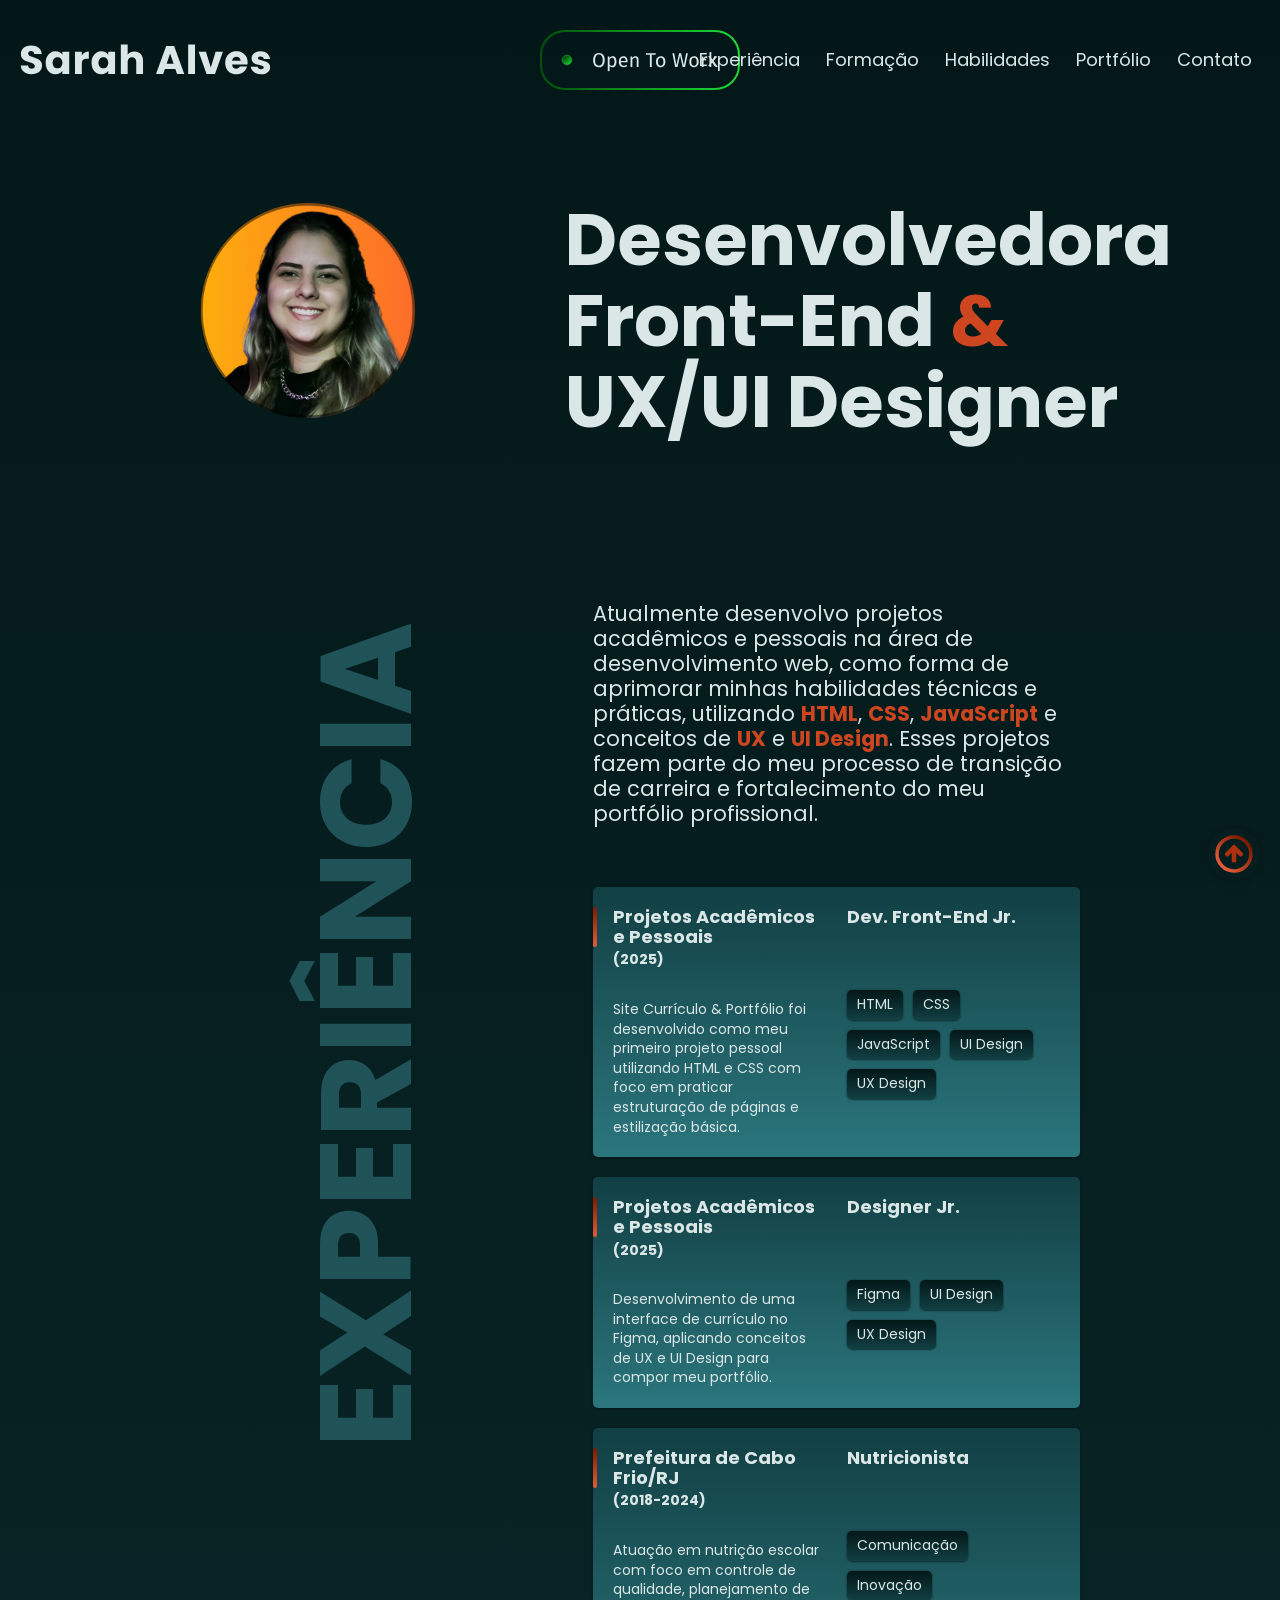
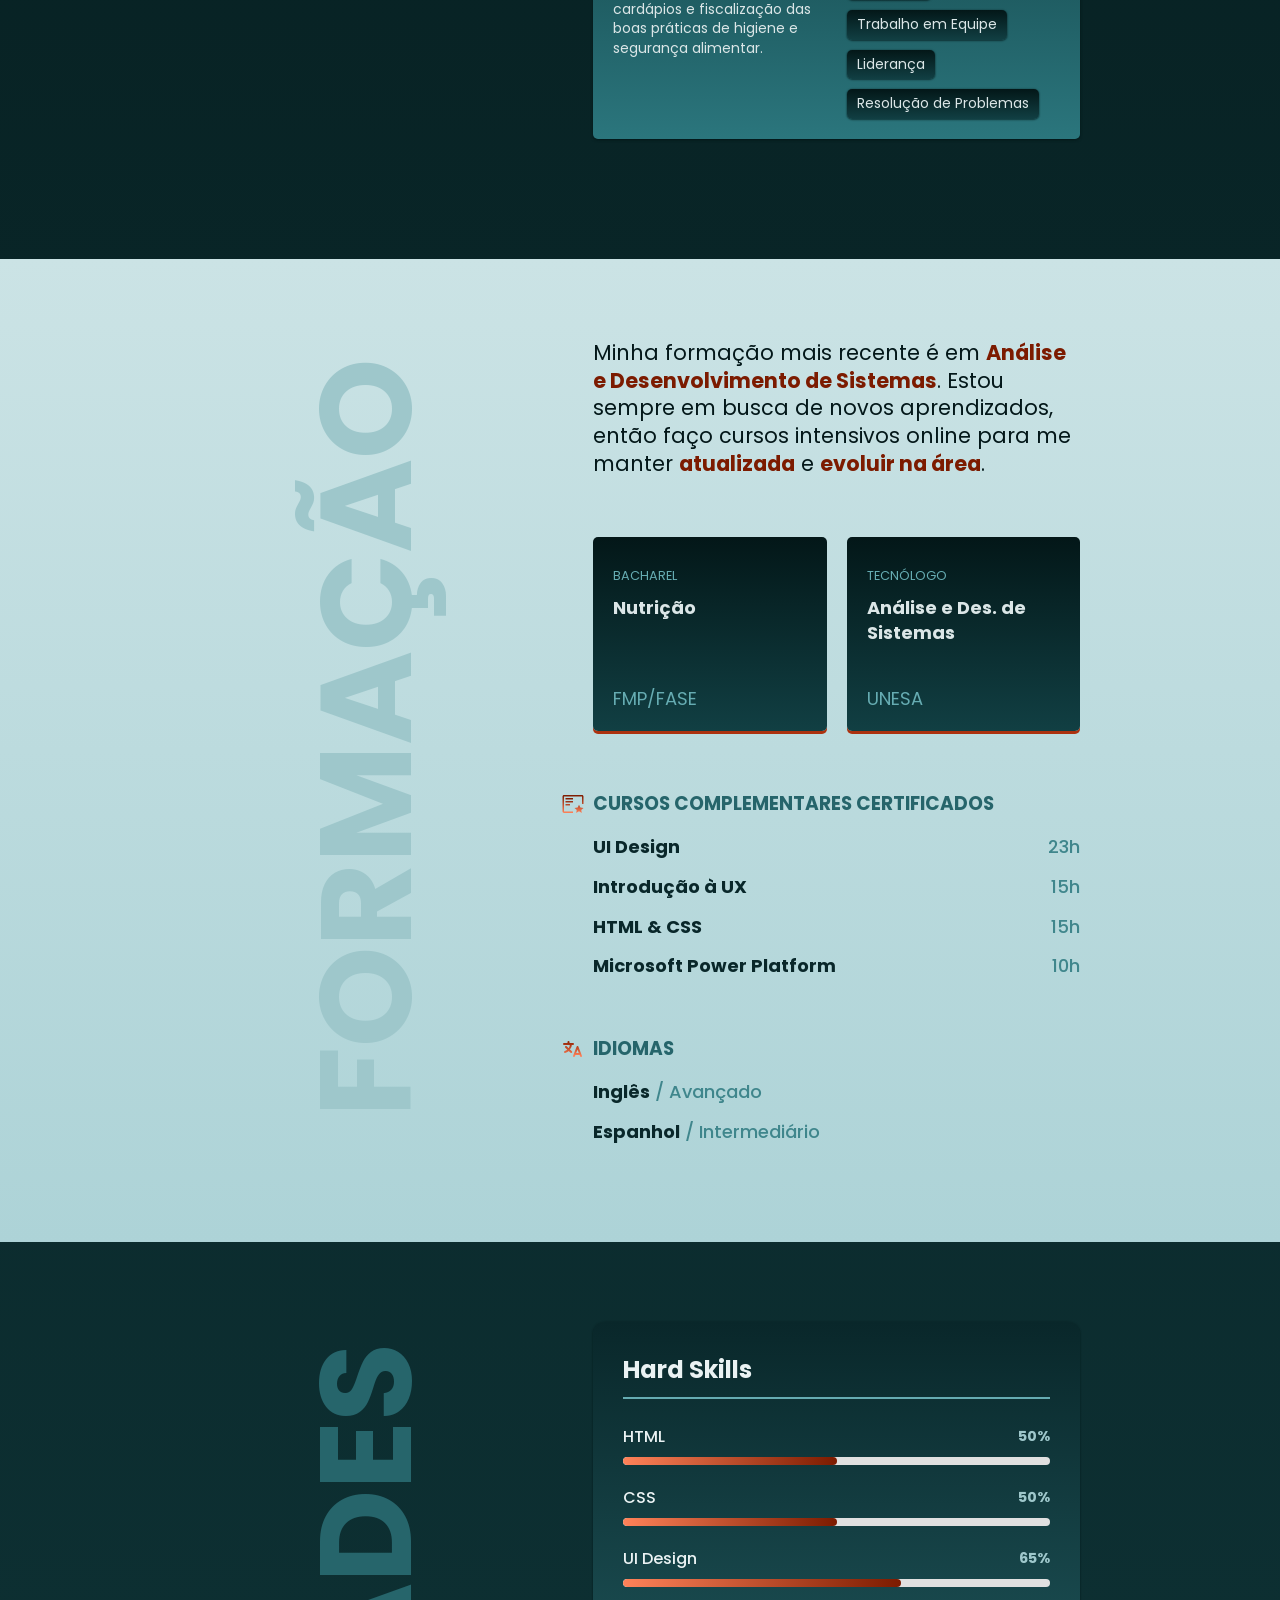
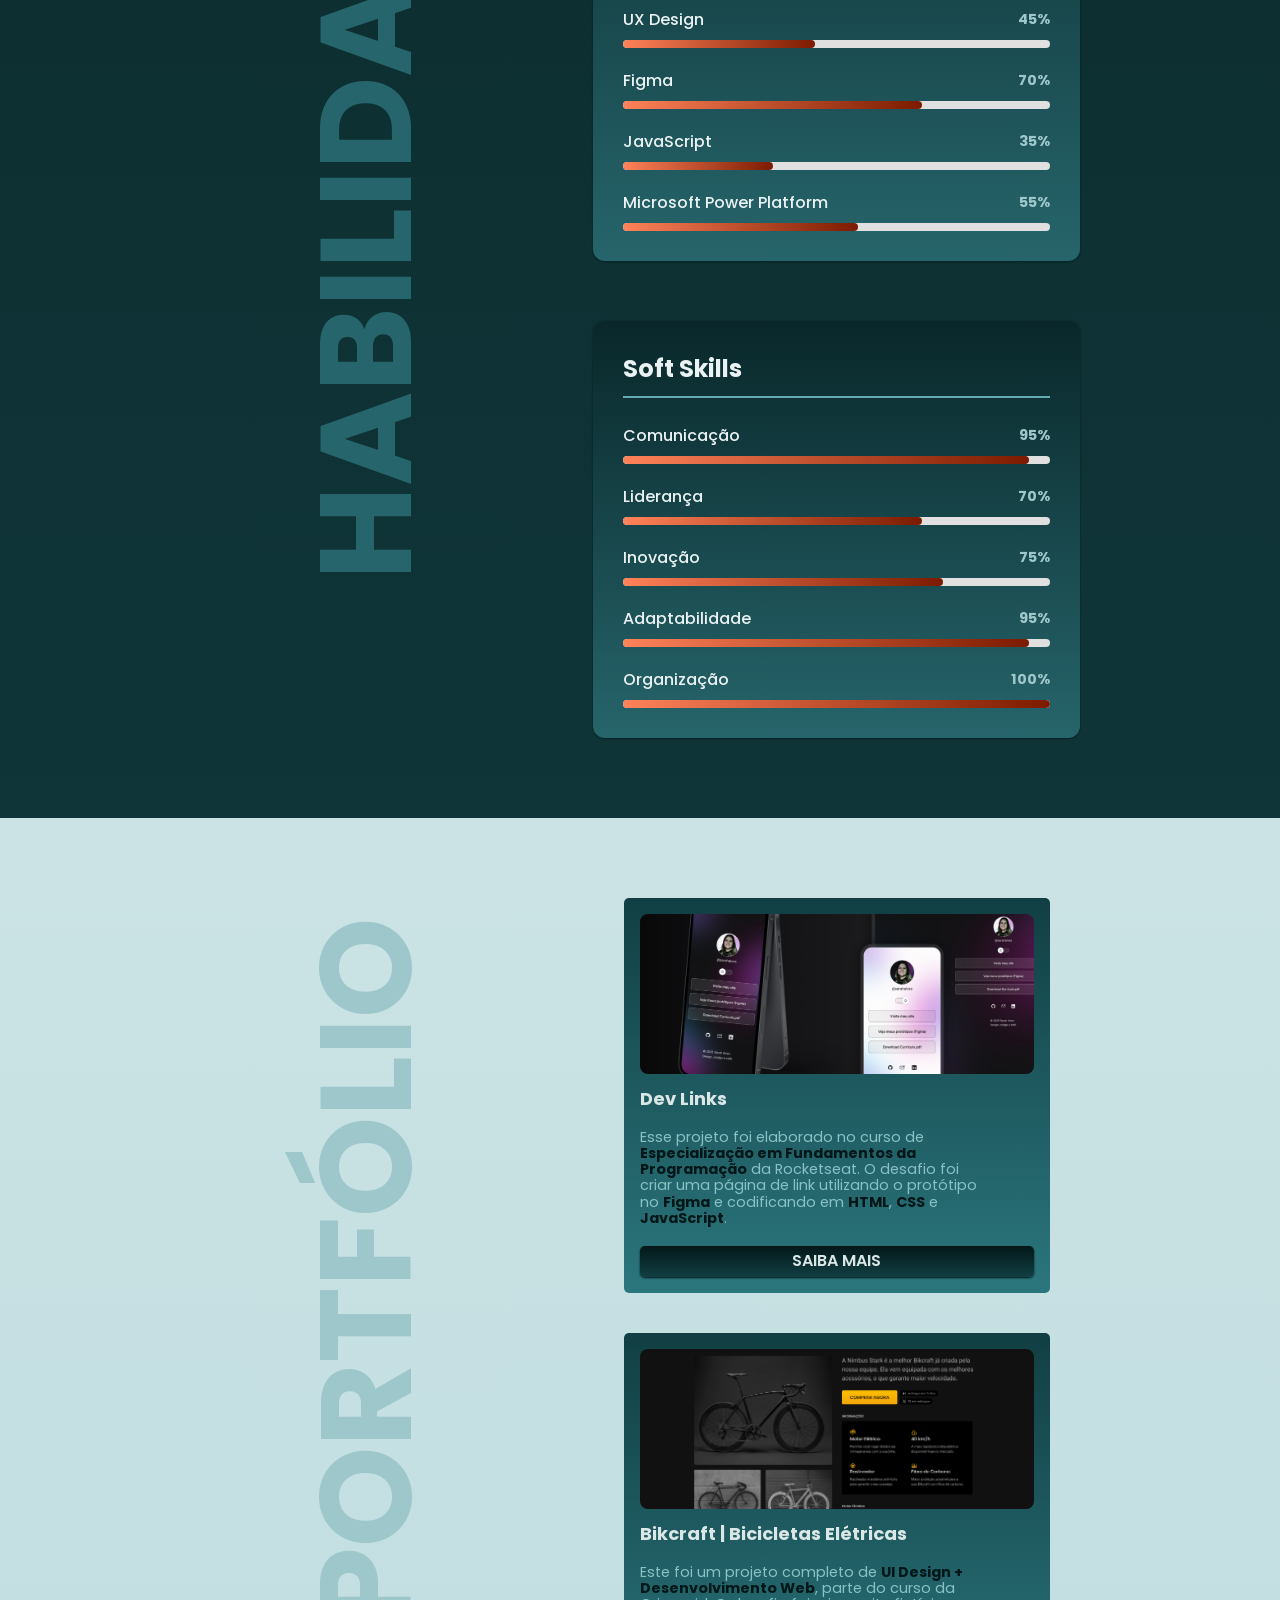
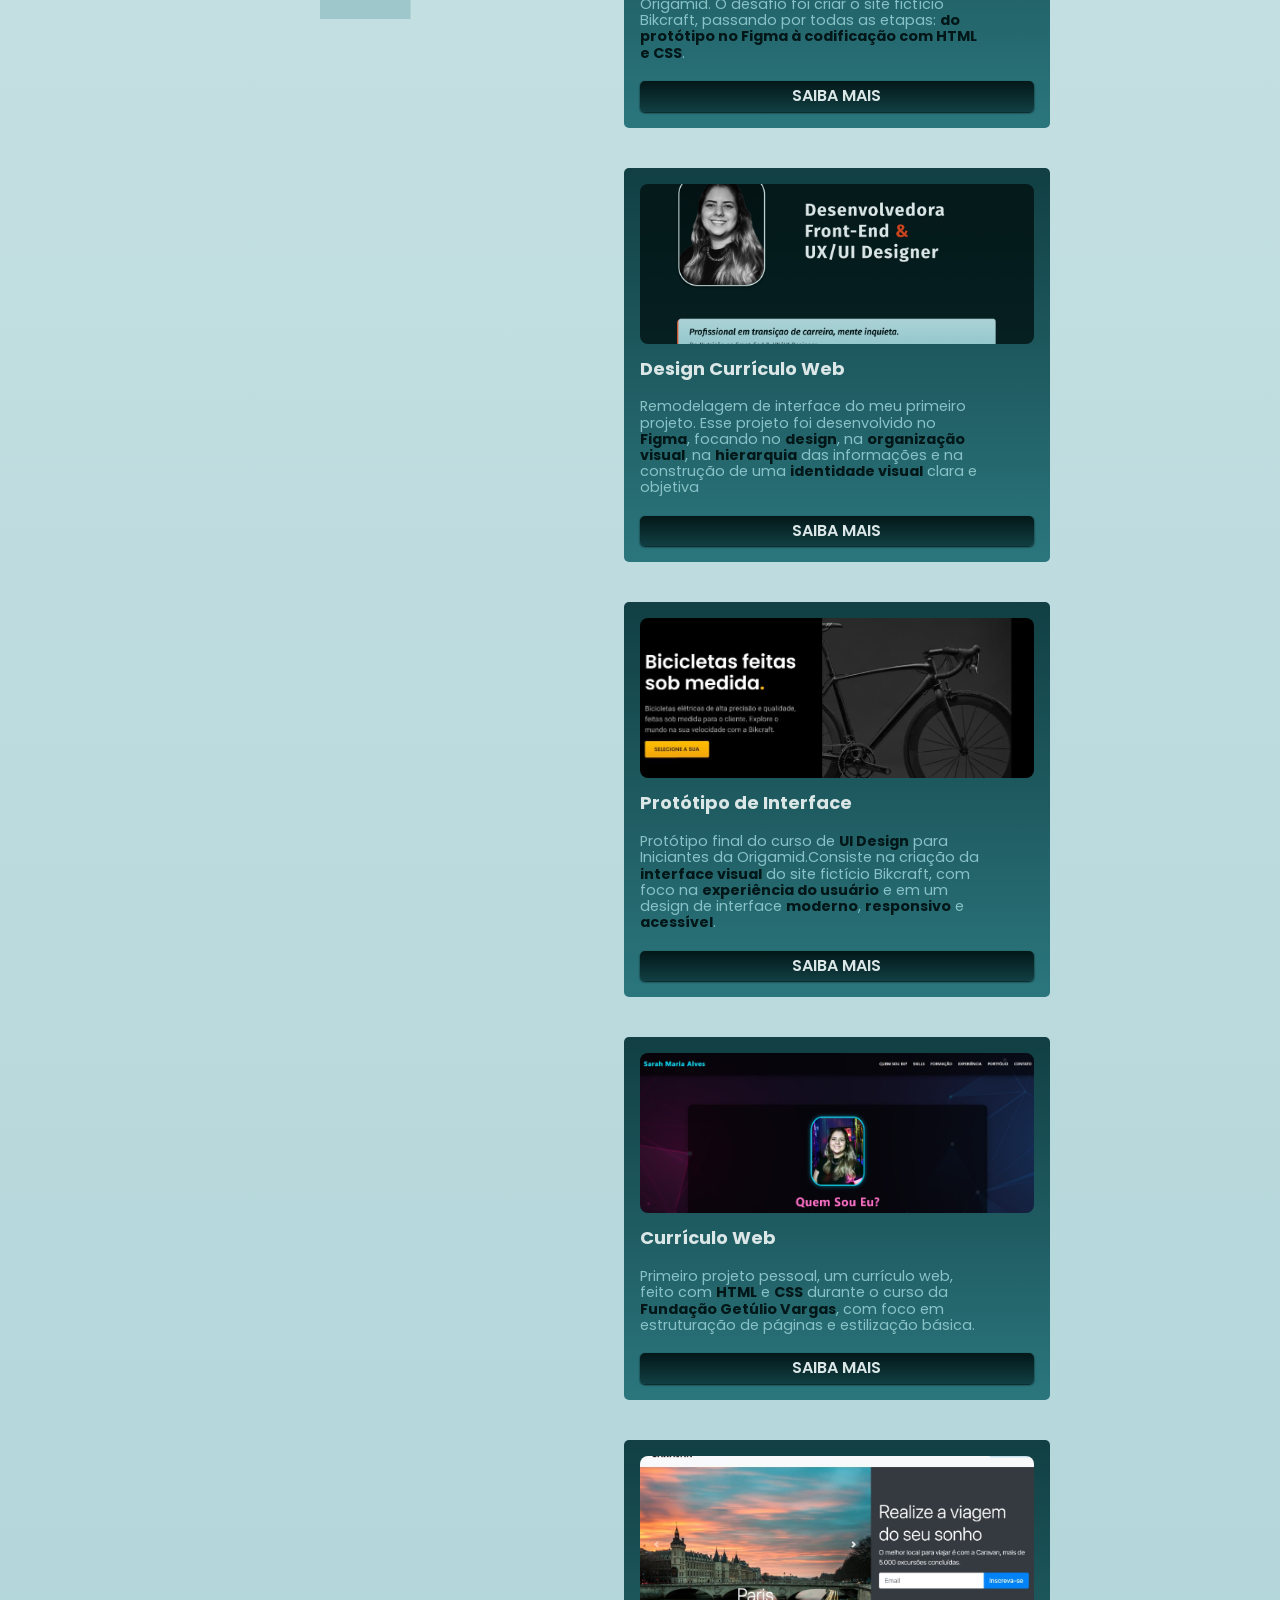
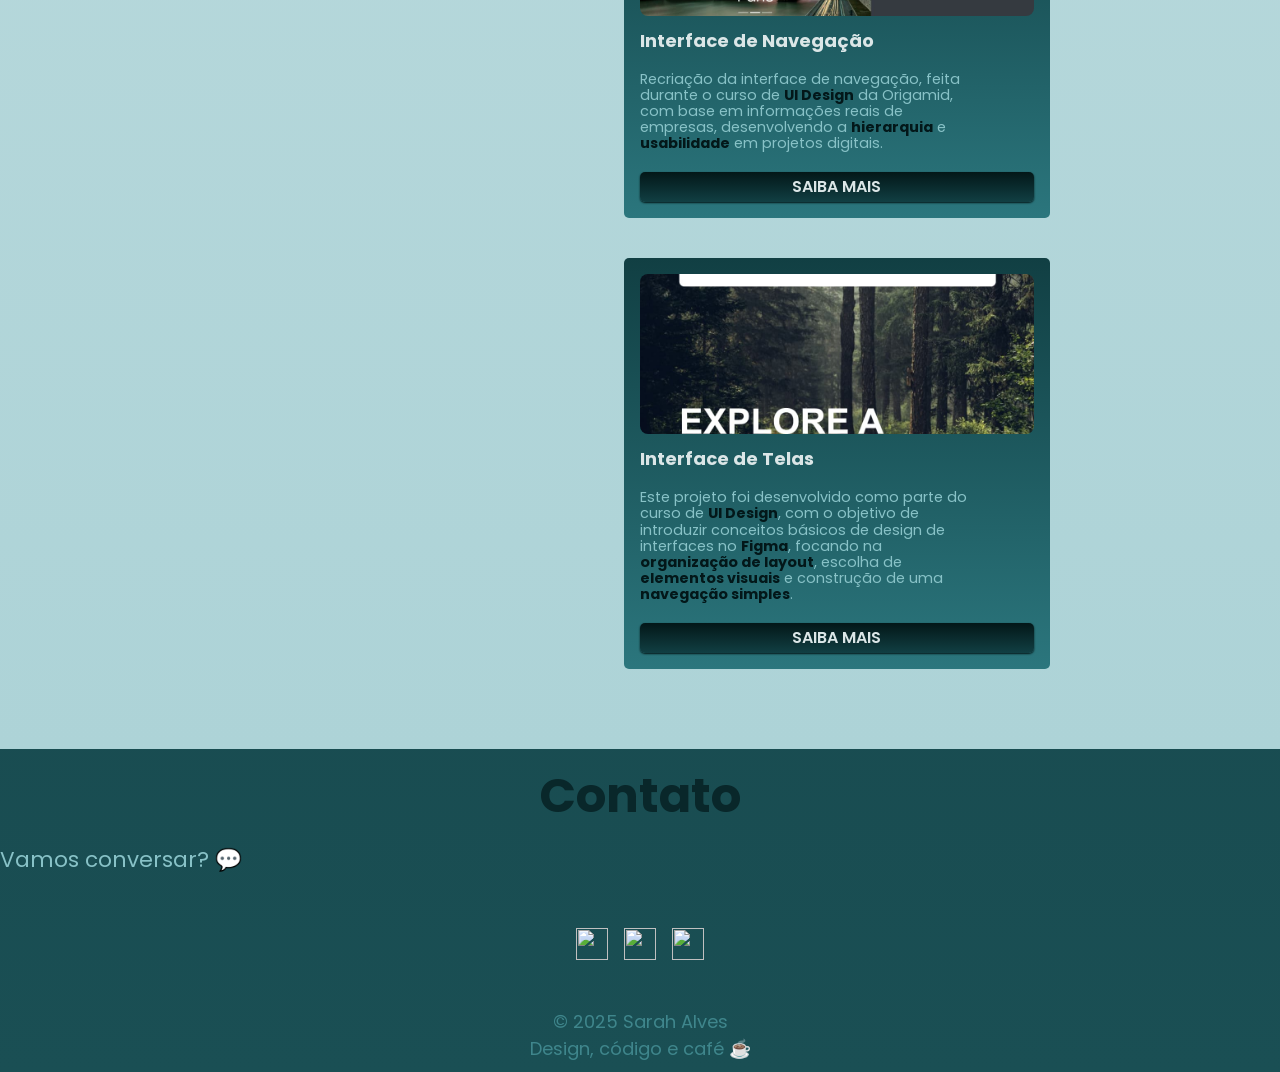
==== Desktop/resume-main/index.html @ 09338083 "atualizações" ====
<!DOCTYPE html>
<html lang="pt-br">

<head>
  <meta charset="UTF-8">
  <meta name="viewport" content="width=device-width, initial-scale=1.0">
  <meta name="description" content="Sarah Alves - Desenvolvedora Front-End e UX/UI Designer">
  <link rel="preconnect" href="https://fonts.googleapis.com">
  <link rel="preconnect" href="https://fonts.gstatic.com" crossorigin>
  <link href="https://fonts.googleapis.com/css2?family=Poppins:ital,wght@0,100;0,200;0,300;0,400;0,500;0,600;0,700;0,800;0,900;1,100;1,200;1,300;1,400;1,500;1,600;1,700;1,800;1,900&display=swap" rel="stylesheet">
  <title>Sarah Alves - Desenvolvedora e Designer</title>
  <link rel="icon" type="image/svg+xml" href="img/favicon1.svg">
  <link rel="stylesheet" href="css/style.css">
  <link rel="stylesheet" href="css/global.css">
  <link rel="stylesheet" href="css/header.css">
  <link rel="stylesheet" href="css/introducao.css">
  <link rel="stylesheet" href="css/experiencia.css">
  <link rel="stylesheet" href="css/formacao.css">
  <link rel="stylesheet" href="css/habilidades.css">
  <link rel="stylesheet" href="css/portfolio.css">
  <link rel="stylesheet" href="css/footer.css">
</head>

<body>
  <a id="topo"></a>
  <header class="header">
    <div class="header-left">
      <img src="img/nome.svg" alt="Logo Sarah Alves" class="logo" width="251" heigth="38">
      <img src="img/openwork.svg" alt="Open Work" class="open-work" width="200" height="60"></a>
    </div>

    <nav>
      <ul class="header-menu">
        <li><a href="#experiencia">Experiência</a></li>
        <li><a href="#formacao">Formação</a></li>
        <li><a href="#habilidades">Habilidades</a></li>
        <li><a href="#portfolio">Portfólio</a></li>
        <li><a href="#contato">Contato</a></li>
      </ul>
  </header>
  <main class="introducao">
    <img src="img/fotos/fotointro.png" alt="Foto de Sarah Alves" class="foto-intro" width="500px" height="630px">
    <div>
      <h1>Desenvolvedora<br>Front-End <span>&</span><br>UX/UI Designer</h1>
    </div>
  </main>

  <section class="experiencia" id="experiencia" aria-label="Experiência">
    <h2 class="subtitulo">Experiência</h2>
    <div>
      <p class="experiencia-texto">Atualmente desenvolvo projetos acadêmicos e pessoais na área de desenvolvimento web, como forma de aprimorar minhas habilidades técnicas e práticas, utilizando <strong>HTML</strong>, <strong>CSS</strong>, <strong>JavaScript</strong> e conceitos de <strong>UX</strong> e <strong>UI Design</strong>. Esses projetos fazem parte do meu processo de transição de carreira e fortalecimento do meu portfólio profissional.</p>
      <div class="empresa">
        <h3 class="empresa-titulo">Projetos Acadêmicos e Pessoais <span class="ano"><br>(2025)</span></h3>
        <span class="empresa-titulo">Dev. Front-End Jr.</span>
        <p class="empresa-texto">Site Currículo & Portfólio foi desenvolvido como meu primeiro projeto pessoal utilizando HTML e CSS com foco em praticar estruturação de páginas e estilização básica.</p>
        <ul class="empresa-habilidades">
          <li>HTML</li>
          <li>CSS</li>
          <li>JavaScript</li>
          <li>UI Design</li>
          <li>UX Design</li>
        </ul>
      </div>
      <div class="empresa">
        <h3 class="empresa-titulo">Projetos Acadêmicos e Pessoais <span class="ano"><br>(2025)</span></h3>
        <span class="empresa-titulo">Designer Jr.</span>
        <p class="empresa-texto">Desenvolvimento de uma interface de currículo no Figma, aplicando conceitos de UX e UI Design para compor meu portfólio.</p>
        <ul class="empresa-habilidades">
          <li>Figma</li>
          <li>UI Design</li>
          <li>UX Design</li>
        </ul>
      </div>
      <div class="empresa">
        <h3 class="empresa-titulo">Prefeitura de Cabo Frio/RJ <span class="ano"><br>(2018-2024)</span></h3>
        <span class="empresa-titulo">Nutricionista</span>
        <p class="empresa-texto">Atuação em nutrição escolar com foco em controle de qualidade, planejamento de cardápios e fiscalização das boas práticas de higiene e segurança alimentar.</p>
        <ul class="empresa-habilidades">
          <li>Comunicação</li>
          <li>Inovação</li>
          <li>Trabalho em Equipe</li>
          <li>Liderança</li>
          <li>Resolução de Problemas</li>
        </ul>
      </div>
  </section>

  <section class="formacao" id="formacao" aria-label="Formação">
    <div class="formacao-container">
      <h2 class="subtitulo">Formação</h2>
      <div>
        <p class="formacao-texto">Minha formação mais recente é em <strong>Análise e Desenvolvimento de Sistemas</strong>. Estou sempre em busca de novos aprendizados, então faço cursos intensivos online para me manter <strong>atualizada</strong> e <strong>evoluir na área</strong>.
        </p>
        <ul class="faculdade-lista">
          <li class="faculdade">
            <span class="faculdade-tipo">Bacharel</span>
            <h3 class="faculdade-curso">Nutrição</h3>
            <span class="faculdade-instituicao">FMP/FASE</span>
          </li>
          <li class="faculdade">
            <span class="faculdade-tipo">Tecnólogo</span>
            <h3 class="faculdade-curso">Análise e Des. de Sistemas</h3>
            <span class="faculdade-instituicao">UNESA</span>
          </li>
        </ul>
        <div class="formacao-extra">
          <div class="cursos">
            <h3>Cursos Complementares Certificados</h3>
            <ul>
              <li>UI Design<span> 23h</span></li>
              <li>Introdução à UX<span> 15h</span></li>
              <li>HTML & CSS<span> 15h</span></li>
              <li>Microsoft Power Platform<span> 10h</span></li>
            </ul>
          </div>
          <div class="idiomas">
            <h3>Idiomas</h3>
            <ul>
              <li>Inglês<span> / Avançado</span></li>
              <li>Espanhol<span> / Intermediário</span></li>
            </ul>
          </div>
        </div>
      </div>
    </div>
  </section>

  <section class="habilidades" id="habilidades" aria-label="Habilidades">
    <div class="habilidades-container">
      <h2 class="subtitulo">Habilidades</h2>

      <div class="habilidades-conteudo">

        <div class="habilidades-categoria">
          <h3 class="habilidades-titulo">Hard Skills</h3>
          <ul class="habilidades-lista">
            <li class="habilidade-item hard">
              <div class="habilidade-info">
                <span class="habilidade-nome">HTML</span>
                <span class="habilidade-porcentagem">50%</span>
              </div>
              <div class="habilidade-bar">
                <div class="habilidade-progresso" style="width: 50%;"></div>
              </div>
            </li>
            <li class="habilidade-item hard">
              <div class="habilidade-info">
                <span class="habilidade-nome">CSS</span>
                <span class="habilidade-porcentagem">50%</span>
              </div>
              <div class="habilidade-bar">
                <div class="habilidade-progresso" style="width: 50%;"></div>
              </div>
            </li>
            <li class="habilidade-item hard">
              <div class="habilidade-info">
                <span class="habilidade-nome">UI Design</span>
                <span class="habilidade-porcentagem">65%</span>
              </div>
              <div class="habilidade-bar">
                <div class="habilidade-progresso" style="width: 65%;"></div>
              </div>
            </li>
            <li class="habilidade-item hard">
              <div class="habilidade-info">
                <span class="habilidade-nome">UX Design</span>
                <span class="habilidade-porcentagem">45%</span>
              </div>
              <div class="habilidade-bar">
                <div class="habilidade-progresso" style="width: 45%;"></div>
              </div>
            </li>
            <li class="habilidade-item hard">
              <div class="habilidade-info">
                <span class="habilidade-nome">Figma</span>
                <span class="habilidade-porcentagem">70%</span>
              </div>
              <div class="habilidade-bar">
                <div class="habilidade-progresso" style="width: 70%;"></div>
              </div>
            </li>
            <li class="habilidade-item hard">
              <div class="habilidade-info">
                <span class="habilidade-nome">JavaScript</span>
                <span class="habilidade-porcentagem">35%</span>
              </div>
              <div class="habilidade-bar">
                <div class="habilidade-progresso" style="width: 35%;"></div>
              </div>
            </li>
            <li class="habilidade-item hard">
              <div class="habilidade-info">
                <span class="habilidade-nome">Microsoft Power Platform</span>
                <span class="habilidade-porcentagem">55%</span>
              </div>
              <div class="habilidade-bar">
                <div class="habilidade-progresso" style="width: 55%;"></div>
              </div>
            </li>
          </ul>
        </div>


        <div class="habilidades-categoria">
          <h3 class="habilidades-titulo">Soft Skills</h3>
          <ul class="habilidades-lista">
            <li class="habilidade-item soft">
              <div class="habilidade-info">
                <span class="habilidade-nome">Comunicação</span>
                <span class="habilidade-porcentagem">95%</span>
              </div>
              <div class="habilidade-bar">
                <div class="habilidade-progresso" style="width: 95%;"></div>
              </div>
            </li>
            <li class="habilidade-item soft">
              <div class="habilidade-info">
                <span class="habilidade-nome">Liderança</span>
                <span class="habilidade-porcentagem">70%</span>
              </div>
              <div class="habilidade-bar">
                <div class="habilidade-progresso" style="width: 70%;"></div>
              </div>
            </li>
            <li class="habilidade-item soft">
              <div class="habilidade-info">
                <span class="habilidade-nome">Inovação</span>
                <span class="habilidade-porcentagem">75%</span>
              </div>
              <div class="habilidade-bar">
                <div class="habilidade-progresso" style="width: 75%;"></div>
              </div>
            </li>
            <li class="habilidade-item soft">
              <div class="habilidade-info">
                <span class="habilidade-nome">Adaptabilidade</span>
                <span class="habilidade-porcentagem">95%</span>
              </div>
              <div class="habilidade-bar">
                <div class="habilidade-progresso" style="width: 95%;"></div>
              </div>
            </li>
            <li class="habilidade-item soft">
              <div class="habilidade-info">
                <span class="habilidade-nome">Organização</span>
                <span class="habilidade-porcentagem">100%</span>
              </div>
              <div class="habilidade-bar">
                <div class="habilidade-progresso" style="width: 100%;"></div>
              </div>
            </li>
          </ul>
        </div>
      </div>
    </div>
  </section>

  <article class="portfolio" id="portfolio" aria-label="portfolio">
    <h2 class="subtitulo">Portfólio</h2>

    <div class="portfolio-container">

      <div class="card-portfolio">
        <img src="img/fotos/Cover.jpg" alt="Miniatura do DevLinks">
        <h3>Dev Links</h3>
        <p>Esse projeto foi elaborado no curso de <strong>Especialização em Fundamentos da Programação</strong> da Rocketseat. O desafio foi criar uma página de link utilizando o protótipo no <strong>Figma</strong> e codificando em <strong>HTML</strong>, <strong>CSS</strong> e <strong>JavaScript</strong>.</p>
        <a href="https://sarahalves93.github.io/devlinks/" target="_blank" class="botao">SAIBA MAIS</a>
      </div>

      <div class="card-portfolio">
        <img src="img/fotos/bikcraftsite.png" alt="Miniatura do Site Bikcraft">
        <h3>Bikcraft | Bicicletas Elétricas</h3>
        <p>Este foi um projeto completo de <strong>UI Design + Desenvolvimento Web</strong>, parte do curso da Origamid. O desafio foi criar o site fictício Bikcraft, passando por todas as etapas: <strong>do protótipo no Figma à codificação com HTML e CSS</strong>.</p>
        <a href="https://sarahalves93.github.io/bikcraft/" target="_blank" class="botao">SAIBA MAIS</a>
      </div>

      <div class="card-portfolio">
        <img src="img/fotos/uidesign.png" alt="Miniatura do Design Curriculo">
        <h3>Design Currículo Web</h3>
        <p>Remodelagem de interface do meu primeiro projeto. Esse projeto foi desenvolvido no <strong>Figma</strong>, focando no <strong>design</strong>, na <strong>organização visual</strong>, na <strong>hierarquia</strong> das informações e na construção de uma <strong>identidade visual</strong> clara e objetiva</p>
        <a href="https://www.figma.com/community/file/1524951673270982648" target="_blank" class="botao">SAIBA MAIS</a>
      </div>

      <div class="card-portfolio">
        <img src="img/fotos/bikcraft.png" alt="Miniatura Bikcraft">
        <h3>Protótipo de Interface</h3>
        <p>Protótipo final do curso de <strong>UI Design</strong> para Iniciantes da Origamid.Consiste na criação da <strong>interface visual</strong> do site fictício Bikcraft, com foco na <strong>experiência do usuário</strong> e em um design de interface <strong>moderno</strong>, <strong>responsivo</strong> e <strong>acessível</strong>.</p>
        <a href="https://www.figma.com/community/file/1524953533011559417" target="_blank" class="botao">SAIBA MAIS</a>
      </div>

      <div class="card-portfolio">
        <img src="img/fotos/curriculoweb1.png" alt="Miniatura do Currico Web">
        <h3>Currículo Web</h3>
        <p>Primeiro projeto pessoal, um currículo web, feito com <strong>HTML</strong> e <strong>CSS</strong> durante o curso da <strong>Fundação Getúlio Vargas</strong>, com foco em estruturação de páginas e estilização básica.</p>
        <a href="https://sarahalves93.github.io/webcurriculo/" target="_blank" class="botao">SAIBA MAIS</a>
      </div>

      <div class="card-portfolio">
        <img src="img/fotos/navegacao.png" alt="Miniatura Navegacao">
        <h3>Interface de Navegação</h3>
        <p>Recriação da interface de navegação, feita durante o curso de <strong>UI Design</strong> da Origamid, com base em informações reais de empresas, desenvolvendo a <strong>hierarquia</strong> e <strong>usabilidade</strong> em projetos digitais.</p>
        <a href="https://www.figma.com/community/file/1524955101184044026" target="_blank" class="botao">SAIBA MAIS</a>
      </div>

      <div class="card-portfolio">
        <img src="img/fotos/telas.png" alt="Miniatura Telas">
        <h3>Interface de Telas</h3>
        <p>Este projeto foi desenvolvido como parte do curso de <strong>UI Design</strong>, com o objetivo de introduzir conceitos básicos de design de interfaces no <strong>Figma</strong>, focando na <strong>organização de layout</strong>, escolha de <strong>elementos visuais</strong> e construção de uma <strong>navegação simples</strong>.</p>
        <a href="https://www.figma.com/design/bayRLz2YKIAYgAFPDKsoLm/Pr%C3%A1tica-Telas?node-id=0-1&t=KwJlUQRTmXDGOmSQ-1" target="_blank" class="botao">SAIBA MAIS</a>
      </div>

    </div>
  </article>

  <footer class="contato" id="contato">
    <h1 class="footer-titulo">Contato</h1>
    <div class="footer-container">
      <p class="footer-texto">Vamos conversar? 💬</p>
      <div id="social-links">
        <a href="https://github.com/sarahalves93" target="_blank"><img src="/img/icons/github.svg" width="32px" height="32px"></a>
        <a href="mailto:sarahmalves@live.com" target="_blank"><img src="/img/icons/email.svg" width="32px" height="32px"></a>
        <a href="https://www.linkedin.com/in/sarahmalves/" target="_blank"><img src="/img/icons/linkedin.svg" width="32px" height="32px"></a>
      </div>

      <p class="footer-copy">© 2025 Sarah Alves<br>Design, código e café ☕</p>

    </div>
  </footer>
  <a href="#topo" class="voltar-topo" aria-label="Voltar ao topo"><img src="img/icons/topo.svg" alt="Ícone voltar ao topo" width="68" height="68"></a>
</body>

</html>
---- Desktop/resume-main/css/style.css ----
@import "css/global.css";
@import "css/header.css";
@import "css/introducao.css";
@import "css/experiencia.css";
@import "css/formacao.css";
@import "css/habilidades.css";
@import "/css/portfolio.css";
@import "css/footer.css";
---- Desktop/resume-main/css/global.css ----
html {
  scroll-behavior: smooth;
}

.voltar-topo {
  position: fixed;
  bottom: 20px;
  right: 20px;
  color: #fff;
  padding: 2px;
  border-radius: 50%;
  text-decoration: none;
  box-shadow: 0 0 10px rgba(0, 0, 0, 0.3);
  z-index: 1000;
  transition: background 0.3s;
  display: flex;
  align-items: center;
  justify-content: center;
}

.voltar-topo:hover {
  background: linear-gradient(180deg, #031718, #113f43);
}

.voltar-topo svg,
.voltar-topo img {
  width: 48px;
  height: 48px;
}

body {
  margin: 0;
  font-family: "Poppins", sans-serif;
  color: #dbe6e7;
  background: linear-gradient(180deg, #031718, #1a4f54);
  max-width: 100%;
}

h1,
h2,
h3,
p {
  margin: 0px;
}

ul {
  list-style: none;
  padding: 0;
  margin: 0;
}

.subtitulo {
  font-size: 8rem;
  line-height: 1.2;
  text-transform: uppercase;
  writing-mode: vertical-rl; /* Texto vertical (de cima para baixo) */
  text-orientation: mixed; /* Mantém a orientação normal dos caracteres */
  transform: rotate(180deg); /* Inverte para ler de baixo para cima */
  white-space: nowrap;
  margin-left: -40px; /* Aproxima o texto do conteúdo à direita */
  padding: 20px 0;
  align-self: flex-start; /* Alinha no topo do container pai */
  justify-self: end; /* Alinha à direita do grid */
}

@media (max-width: 1100px) {
  .subtitulo {
    font-size: 3rem;
    text-transform: capitalize;
    text-align: center;
    word-break: keep-all;
    white-space: normal;
    max-width: initial !important;
    writing-mode: horizontal-tb;
    transform: none;
    margin-left: 0px;
    padding: 10px 0;
    width: 100%;
  }
}

@media (max-width: 500px) {
  .subtitulo {
    word-break: normal;
    overflow-wrap: normal;
    white-space: nowrap;
  }
}
---- Desktop/resume-main/css/header.css ----
.header {
  max-width: 100%;
  padding: 40px 20px;
  margin: 0 auto;
  display: flex;
  justify-content: space-between;
  align-items: center;
  position: relative;
}

.header-left {
  display: flex;
  align-items: center;
  gap: 40px;
}

.open-work {
  position: absolute;
  left: 50%;
  transform: translateX(-50%);
  display: flex;
  flex-wrap: wrap;
}

.header-menu {
  display: flex;
  justify-content: center;
  gap: 10px;
  flex-wrap: wrap;
}

.header-menu a {
  font-size: 1.125rem;
  line-height: 1.3;
  padding: 8px;
  color: #dbe6e7;
  text-decoration: none;
  display: inline-block;
  position: relative;
}

.header-menu a:after {
  content: "";
  display: block;
  height: 4px;
  width: 0px;
  background: linear-gradient(90deg, #7c1b00, #ff9c7b);
  margin-top: 4px;
  transition: 0.3s;
  position: absolute;
  border-radius: 4px;
}

.header-menu a:hover:after {
  width: 80%;
}

@media (max-width: 1200px) {
  .header {
    flex-direction: column;
    align-items: center;
    gap: 40px;
    padding: 20px;
  }

  .header-left {
    flex-direction: column;
    align-items: center;
  }

  .open-work {
    position: static;
    transform: none;
    margin-top: 10px;
  }

  .header-menu a {
    background: #09272a;
    border-radius: 5px;
  }
}

@media (max-width: 500px) {
  .header-menu a {
    font-size: 1.125rem;
  }
}
---- Desktop/resume-main/css/introducao.css ----
.introducao {
  max-width: 100%;
  padding: 80px 200px;
  margin: 0 auto;
  display: grid;
  grid-template-columns: 1fr 2fr;
  gap: 150px;
  align-items: center;
}

.foto-intro {
  max-width: 215px;
  max-height: 215px;
  display: block;
  margin: 0 auto;
}

.introducao h1 {
  font-size: clamp(2.5rem, 6vw, 4.5rem);
  line-height: 1.125;
  margin-bottom: -20px;
  position: relative;
  text-align: left;
}

.introducao h1 span {
  color: #ce4620;
}

@media (max-width: 1100px) {
  .introducao {
    grid-template-columns: 1fr 1fr;
    gap: 60px;
    padding: 60px 40px;
    justify-items: center;
  }

  .introducao h1 {
    text-align: left;
  }
}

@media (max-width: 800px) {
  .introducao {
    grid-template-columns: 1fr;
    padding: 40px 20px;
  }

  .introducao h1 {
    text-align: center;
    font-size: clamp(2rem, 8vw, 3.2rem);
  }
}

@media (max-width: 500px) {
  .introducao {
    padding: 40px 20px;
    justify-items: center;
  }

  .introducao h1 {
    font-size: clamp(1.8rem, 9vw, 2.8rem);
    padding: 0;
    text-align: left;
  }
}
---- Desktop/resume-main/css/experiencia.css ----
.experiencia {
  max-width: 100%;
  padding: 100px 200px;
  margin: 0 auto;
  display: grid;
  grid-template-columns: 1fr 2fr;
  gap: 150px;
}

.experiencia .subtitulo {
  color: #1f5358;
}

.experiencia-texto {
  font-size: 1.3rem;
  line-height: 1.2;
  color: #dbe6e7;
  max-width: 55ch;
  margin-bottom: 60px;
}

.experiencia-texto strong {
  color: #ce4620;
}

.empresa {
  display: grid;
  grid-template-columns: 1fr 1fr;
  padding: 20px;
  gap: 20px 20px;
  background: linear-gradient(180deg, #113f43, #2b767d);
  margin-bottom: 20px;
  border-radius: 5px;
  box-shadow: #031718 0px 1px 3px 0px;
  position: relative;
}

.empresa::before {
  content: "";
  position: absolute;
  display: block;
  width: 4px;
  height: 40px;
  margin-top: 20px;
  background: linear-gradient(180deg, #7c1b00, #e35c36);
  border-radius: 4px;
}

.empresa-titulo {
  font-size: 1.125rem;
  line-height: 1.1;
  color: #dbe6e7;
  font-weight: bold;
}

.empresa-titulo span {
  font-size: 0.875rem;
  line-height: 1.4;
  color: #dbe6e7;
}

.empresa-texto {
  font-size: 0.875rem;
  line-height: 1.4;
  color: #dbe6e7;
  max-width: 38ch;
  margin-top: 10px;
}

.empresa-habilidades {
  display: flex;
  flex-wrap: wrap;
  gap: 10px;
  align-content: start;
}

.empresa-habilidades li {
  font-size: 0.875rem;
  line-height: 1.4;
  color: #dbe6e7;
  background: linear-gradient(180deg, #031718, #113f43);
  padding: 5px 10px;
  border-radius: 5px;
  box-shadow: #031718 0px 0.5px 2px 0px;
}

@media (max-width: 1100px) {
  .experiencia {
    grid-template-columns: 1fr;
    padding: 80px 20px;
    gap: 40px;
    justify-items: center;
  }

  .experiencia .subtitulo {
    color: #9ec7cb;
  }

  .experiencia-texto {
    font-size: 1.25rem;
  }
}
---- Desktop/resume-main/css/formacao.css ----
.formacao {
  background: linear-gradient(180deg, #cbe3e5, #add3d7);
}

.formacao-container {
  max-width: 100%;
  margin: 0 auto;
  padding: 80px 200px;
  display: grid;
  grid-template-columns: 1fr 2fr;
  gap: 150px;
}

.formacao .subtitulo {
  color: #9ec7cb;
}

.formacao-texto {
  font-size: 1.3rem;
  line-height: 1.33;
  max-width: 60ch;
  margin-bottom: 60px;
  color: #031719;
}

.formacao-texto strong {
  color: #7c1b00;
}

.faculdade-lista {
  display: flex;
  flex-wrap: wrap;
  gap: 20px;
  margin-bottom: 60px;
}

.faculdade {
  flex: 1;
  background: linear-gradient(180deg, #031718, #113f43);
  border-radius: 5px;
  box-shadow: #031718 0px 0.5px 2px 0px;
  padding: 20px;
  display: flex;
  flex-direction: column;
  box-shadow: #ac310f 0px 3px 0px 0px;
}

.faculdade-tipo {
  font-size: 0.8rem;
  text-transform: uppercase;
  color: #66acb2;
  margin-bottom: 10px;
  margin-top: 10px;
}

.faculdade-curso {
  flex: 1;
  font-size: 1.125rem;
  line-height: 1.4;
  margin-bottom: 40px;
  position: relative;
}

.faculdade-instituicao {
  font-size: 1.125rem;
  line-height: 1.4;
  color: #66acb2;
}

.cursos {
  margin-top: 50px;
}

.formacao-extra h3 {
  font-size: 0.875;
  line-height: 1.4;
  color: #26656b;
  font-weight: bold;
  text-transform: uppercase;
  margin-bottom: 20px;
  margin-top: 60px;
  position: relative;
}

.formacao-extra h3::before {
  display: block;
  content: "";
  width: 24px;
  height: 24px;
  position: absolute;
  left: -32px;
  top: 1px;
}

.cursos h3::before {
  background: url("../img/icons/certificado.svg") no-repeat center center;
}

.idiomas h3::before {
  background: url("../img/icons/idiomas.svg") no-repeat center center;
}

.formacao-extra li {
  font-size: 1.125rem;
  line-height: 1.1;
  font-weight: bold;
  margin-bottom: 20px;
  color: #09272a;
}

.formacao-extra span {
  color: #3f868c;
  font-weight: 500;
}

.cursos li {
  display: flex;
  justify-content: space-between;
}

@media (max-width: 1100px) {
  .formacao-container {
    grid-template-columns: 1fr;
    padding: 40px 20px;
    gap: 20px;
  }

  .formacao .subtitulo {
    color: #031719;
  }

  .formacao-texto {
    font-size: 1.25rem;
    color: #09272a;
  }

  .formacao-extra h3::before {
    position: initial;
    margin-bottom: 5px;
  }
}
---- Desktop/resume-main/css/habilidades.css ----
.habilidades-container {
  max-width: 100%;
  margin: 0 auto;
  padding: 80px 200px;
  display: grid;
  grid-template-columns: 1fr 2fr;
  gap: 150px;
}
.habilidades .subtitulo {
  color: #26656b;
}

/* Conteúdo */
.habilidades-conteudo {
  display: flex;
  flex-direction: column;
  gap: 60px;
}

/* Categorias */
.habilidades-categoria {
  background: linear-gradient(180deg, #09272a, #26656b);
  box-shadow: #031718 0px 0.5px 2px 0px;
  border-radius: 12px;
  padding: 30px;
}

.habilidades-titulo {
  font-size: 1.5rem;
  color: #eaf2f3;
  margin-bottom: 25px;
  padding-bottom: 10px;
  border-bottom: 2px solid #66acb2;
}

/* Lista de habilidades */
.habilidades-lista {
  display: flex;
  flex-direction: column;
  gap: 20px;
}

.habilidade-item {
  display: flex;
  flex-direction: column;
  gap: 8px;
}

.habilidade-info {
  display: flex;
  justify-content: space-between;
  align-items: center;
}

.habilidade-nome {
  font-size: 1rem;
  color: #eaf2f3;
  font-weight: 500;
}

.habilidade-porcentagem {
  font-size: 0.9rem;
  color: #9ec7cb;
  font-weight: bold;
}

/* Barras de progresso */
.habilidade-bar {
  width: 100%;
  height: 8px;
  background: #e0e0e0;
  border-radius: 4px;
  overflow: hidden;
}

.habilidade-progresso {
  height: 100%;
  border-radius: 4px;
  transition: width 0.5s ease;
}

/* Gradiente para Hard Skills (Tecnologia/Design) */
.hard .habilidade-progresso {
  background: linear-gradient(90deg, #ff8259, #7c1b00);
}

/* Gradiente para Soft Skills */
.soft .habilidade-progresso {
  background: linear-gradient(90deg, #ff8259, #7c1b00);
}

/* Responsivo */
@media (max-width: 1100px) {
  .habilidades-container {
    grid-template-columns: 1fr;
    gap: 20px;
    justify-items: center;
    padding: 40px 0px;
  }

  .habilidades .subtitulo {
    color: #9ec7cb;
  }

  .habilidades-conteudo {
    gap: 40px;
    display: flex;
    width: 400px;
  }

  .habilidades-categoria {
    padding: 20px;
  }
}
---- Desktop/resume-main/css/portfolio.css ----
.portfolio {
  background: linear-gradient(180deg, #cbe3e5, #add3d7);
  display: grid;
  grid-template-columns: 1fr 2fr;
  gap: 150px;
  padding: 80px 200px;
}

.portfolio-container {
  max-width: 100%;
  margin: 0 auto;
  display: grid;
  grid-template-columns: repeat(auto-fit, minmax(280px, 1fr));
  gap: 40px;
}

.portfolio .subtitulo {
  color: #9ec7cb;
}

.card-portfolio {
  background: linear-gradient(180deg, #113f43, #2b767d);
  border-radius: 5px;
  padding: 16px;
  transition: transform 0.3s ease;
  display: flex;
  flex-direction: column;
  justify-content: space-between;
  flex: 1;
}

.card-portfolio:hover {
  transform: translateY(-5px);
}

.card-portfolio img {
  width: 100%;
  height: 160px;
  object-fit: cover;
  border-radius: 8px;
  margin-bottom: 15px;
}

.card-portfolio h3 {
  font-size: 1.125rem;
  line-height: 1.1;
  color: #dbe6e7;
  font-weight: bold;
  text-align: left;
}

.card-portfolio p {
  font-size: 0.9rem;
  line-height: 1.125;
  color: #88c2c7;
  max-width: 38ch;
  margin-top: 20px;
  margin-bottom: 20px;
  text-align: left;
}

.card-portfolio strong {
  color: #031719;
}

.botao {
  font-size: 1rem;
  line-height: 1.3;
  text-align: center;
  font-weight: 600;
  color: #dbe6e7;
  background: linear-gradient(180deg, #031718, #113f43);
  padding: 5px 10px;
  border-radius: 5px;
  box-shadow: #031718 0px 1px 2px 0px;
  text-decoration: none;
  transition: background-color 0.3s ease;
}

.card-portfolio a:hover {
  background: linear-gradient(180deg, #7c1b00, #e35c36);
}

@media (max-width: 800px) {
  .portfolio-container {
    display: flex;
    overflow-x: auto;
    -webkit-overflow-scrolling: touch;
    scroll-snap-type: x proximity;
    padding-bottom: 20px;
    margin-left: -20px;
    margin-right: -20px;
    padding-left: 20px;
    grid-template-columns: unset;
    gap: 20px;
  }

  .portfolio-container > * {
    flex: 0 0 auto;
    width: 60vw;
    max-width: 400px;
    scroll-snap-align: start;
  }
}

@media (max-width: 1100px) {
  .portfolio {
    grid-template-columns: 1fr;
    justify-items: center;
    padding: 40px 20px;
    gap: 50px;
  }

  .portfolio .subtitulo {
    color: #031719;
    max-width: none;
    writing-mode: horizontal-tb;
    transform: none;
    font-size: 3rem;
  }
}
---- Desktop/resume-main/css/footer.css ----
.footer-container {
  max-width: 100%;
  margin: 0 auto;
  display: block;
  place-items: center;
}

.footer-titulo {
  padding-top: 20px;
  margin-bottom: 20px;
  text-align: center;
  color: #09272a;
  font-size: 3rem;
  line-height: 1.125;
}

.footer-texto {
  margin-bottom: 20px;
  font-size: 1.35rem;
  color: #88c2c7;
  max-width: max-content;
  text-align: center;
}

.footer-contato {
  font-size: 1rem;
  display: flex;
  flex-direction: row;
  justify-content: center;
  padding: 12px;
  gap: 20px;
  padding-left: 0;
}

#social-links {
  display: flex;
  justify-content: center;
  padding: 24px 0px;
  font-size: 24px;
}

#social-links a {
  display: flex;
  align-items: center;
  justify-content: center;
  padding: 8px;
  transition: background 0.5s;
  border-radius: 50%;
}

#social-links a:hover {
  background: #031718;
}

.footer-copy {
  margin-top: 16px;
  text-align: center;
  font-size: 1.125rem;
  color: #3f868c;
  margin-bottom: 10px;
}

@media (max-width: 600px) {
  .footer-contato li,
  .footer-texto,
  .footer-copy {
    font-size: 1rem;
  }
}
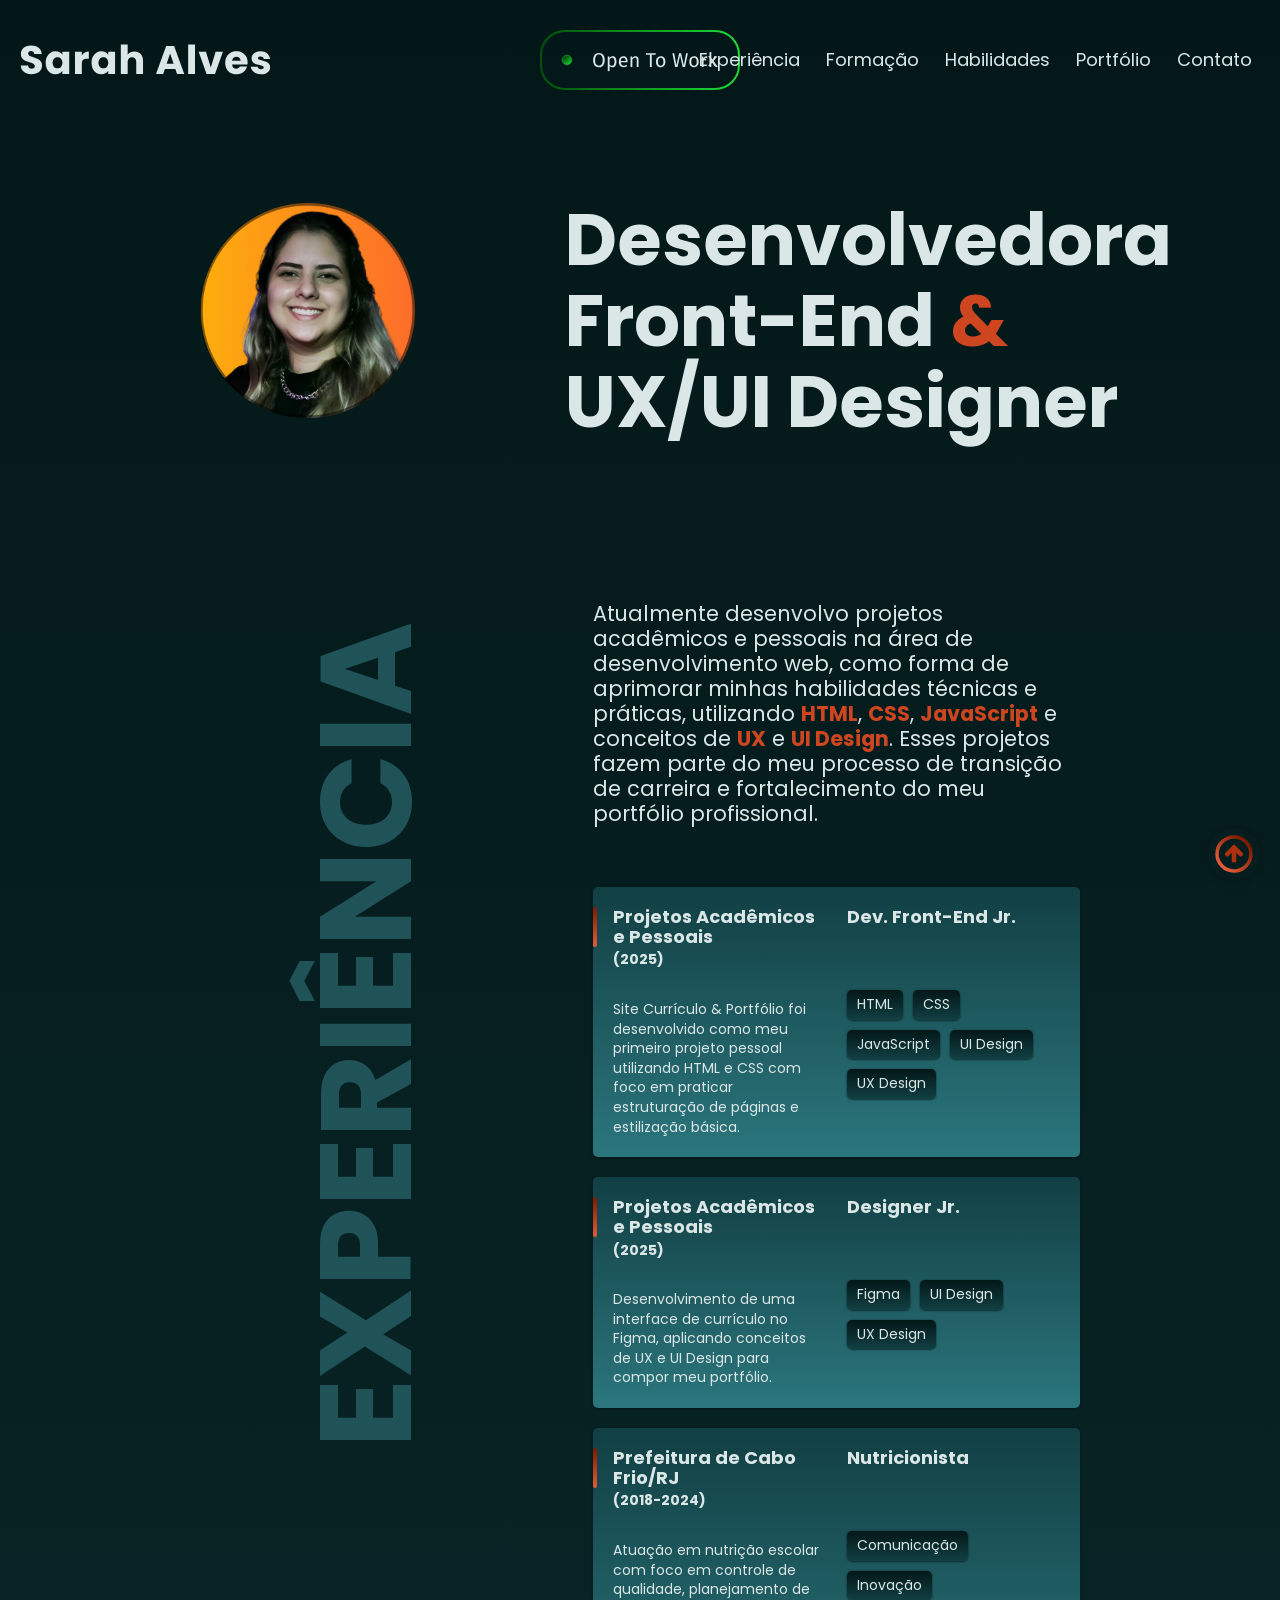
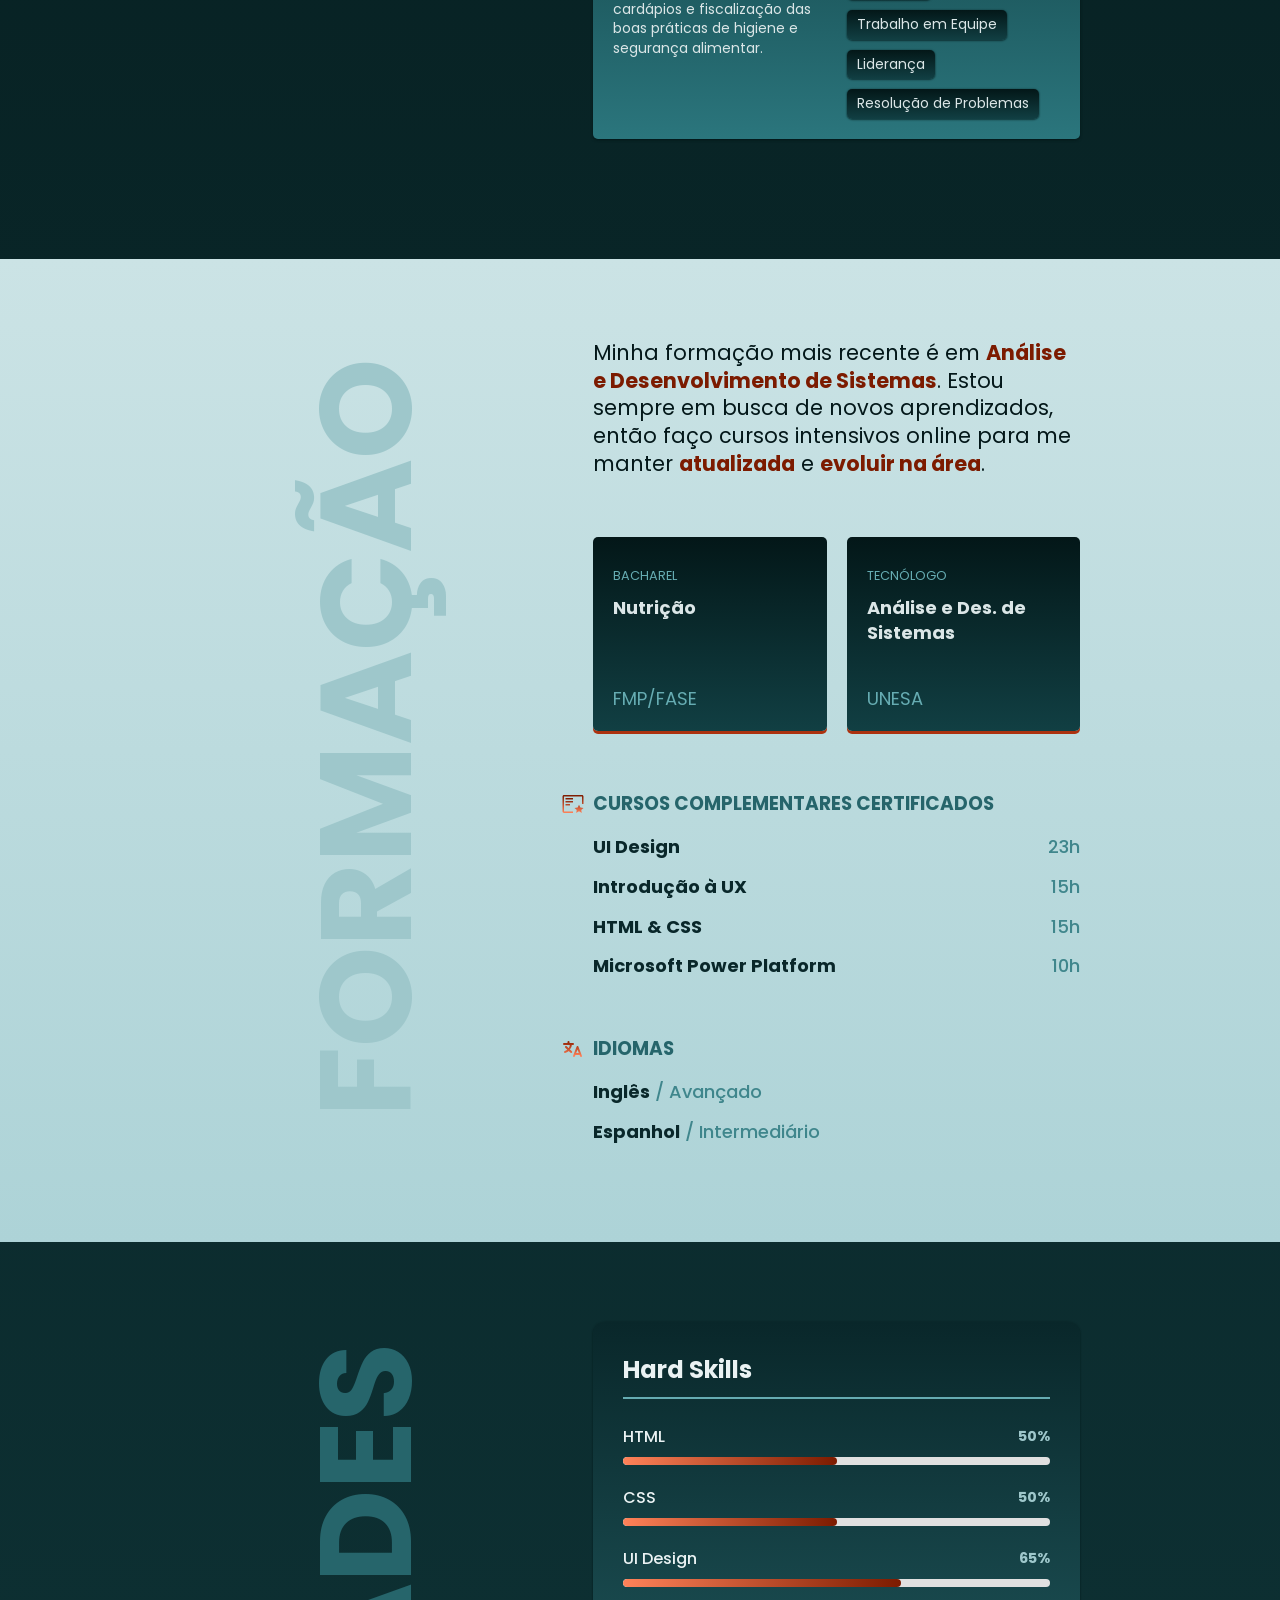
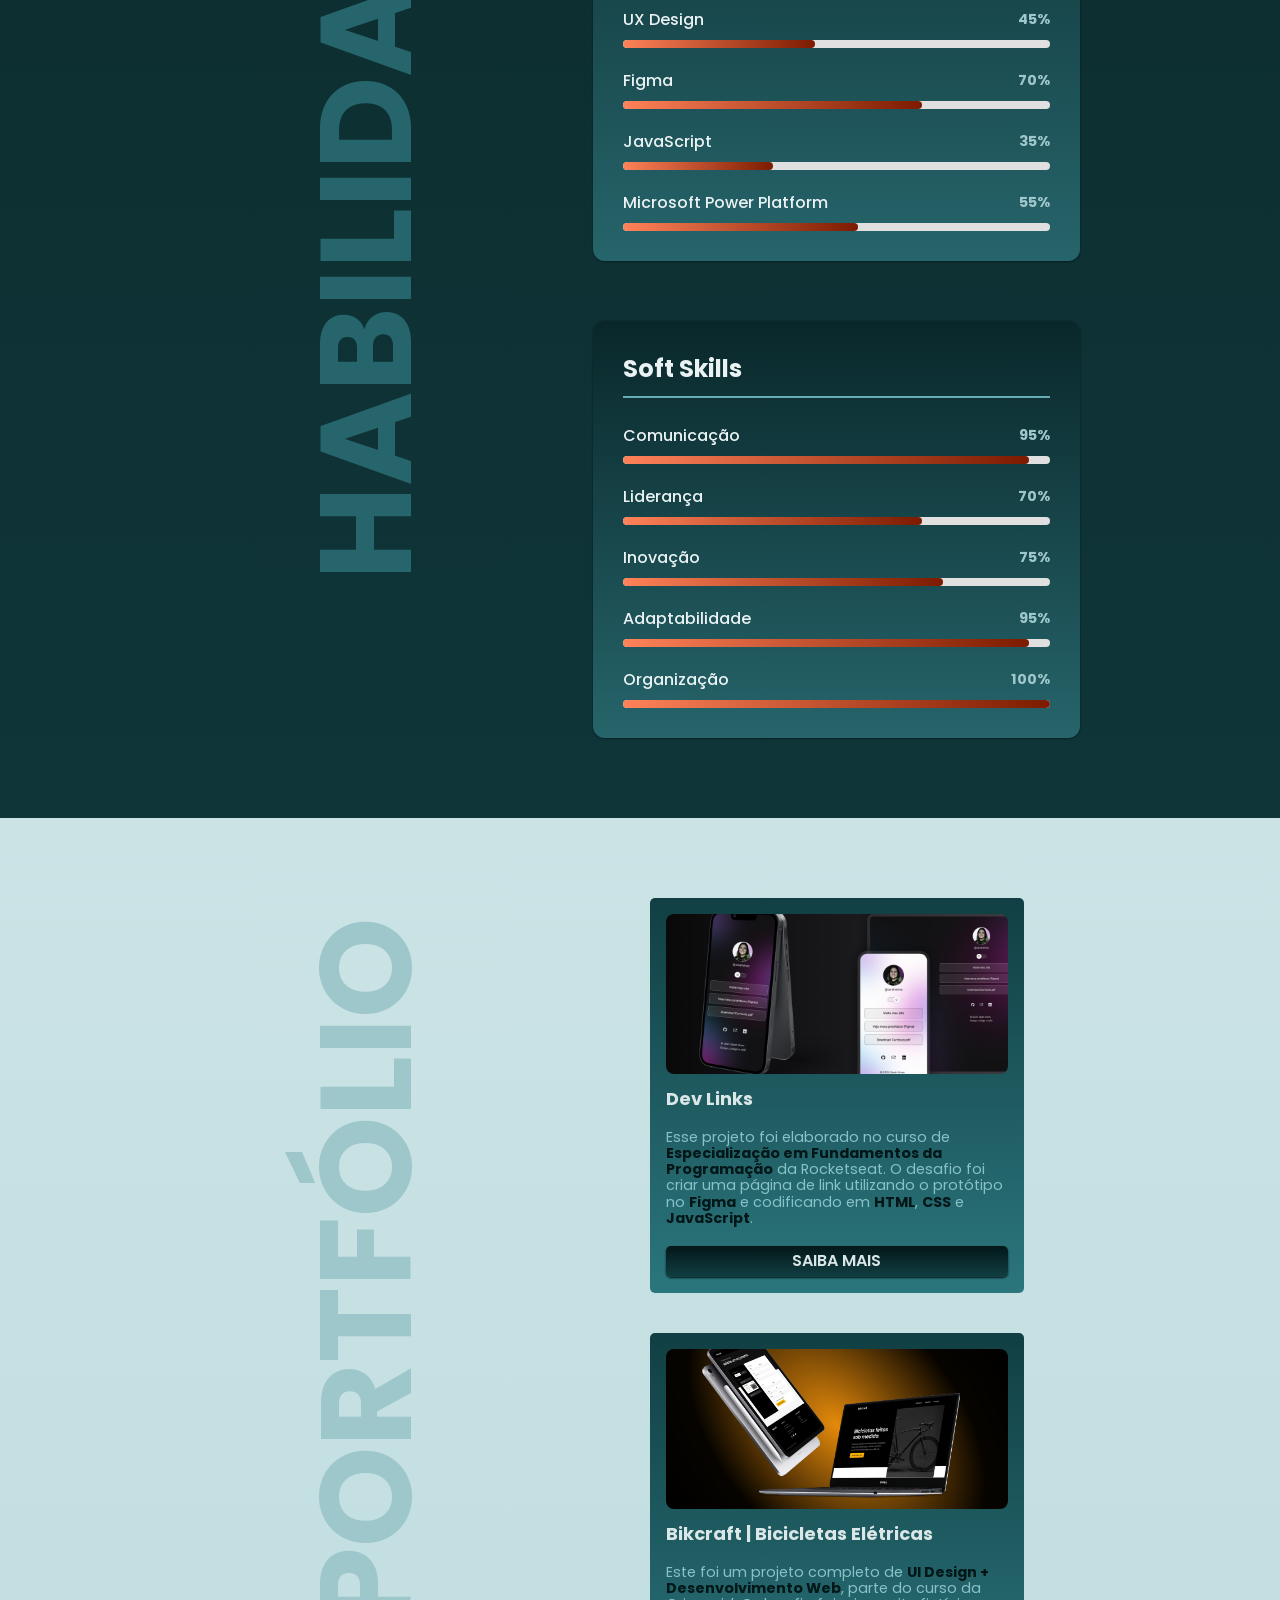
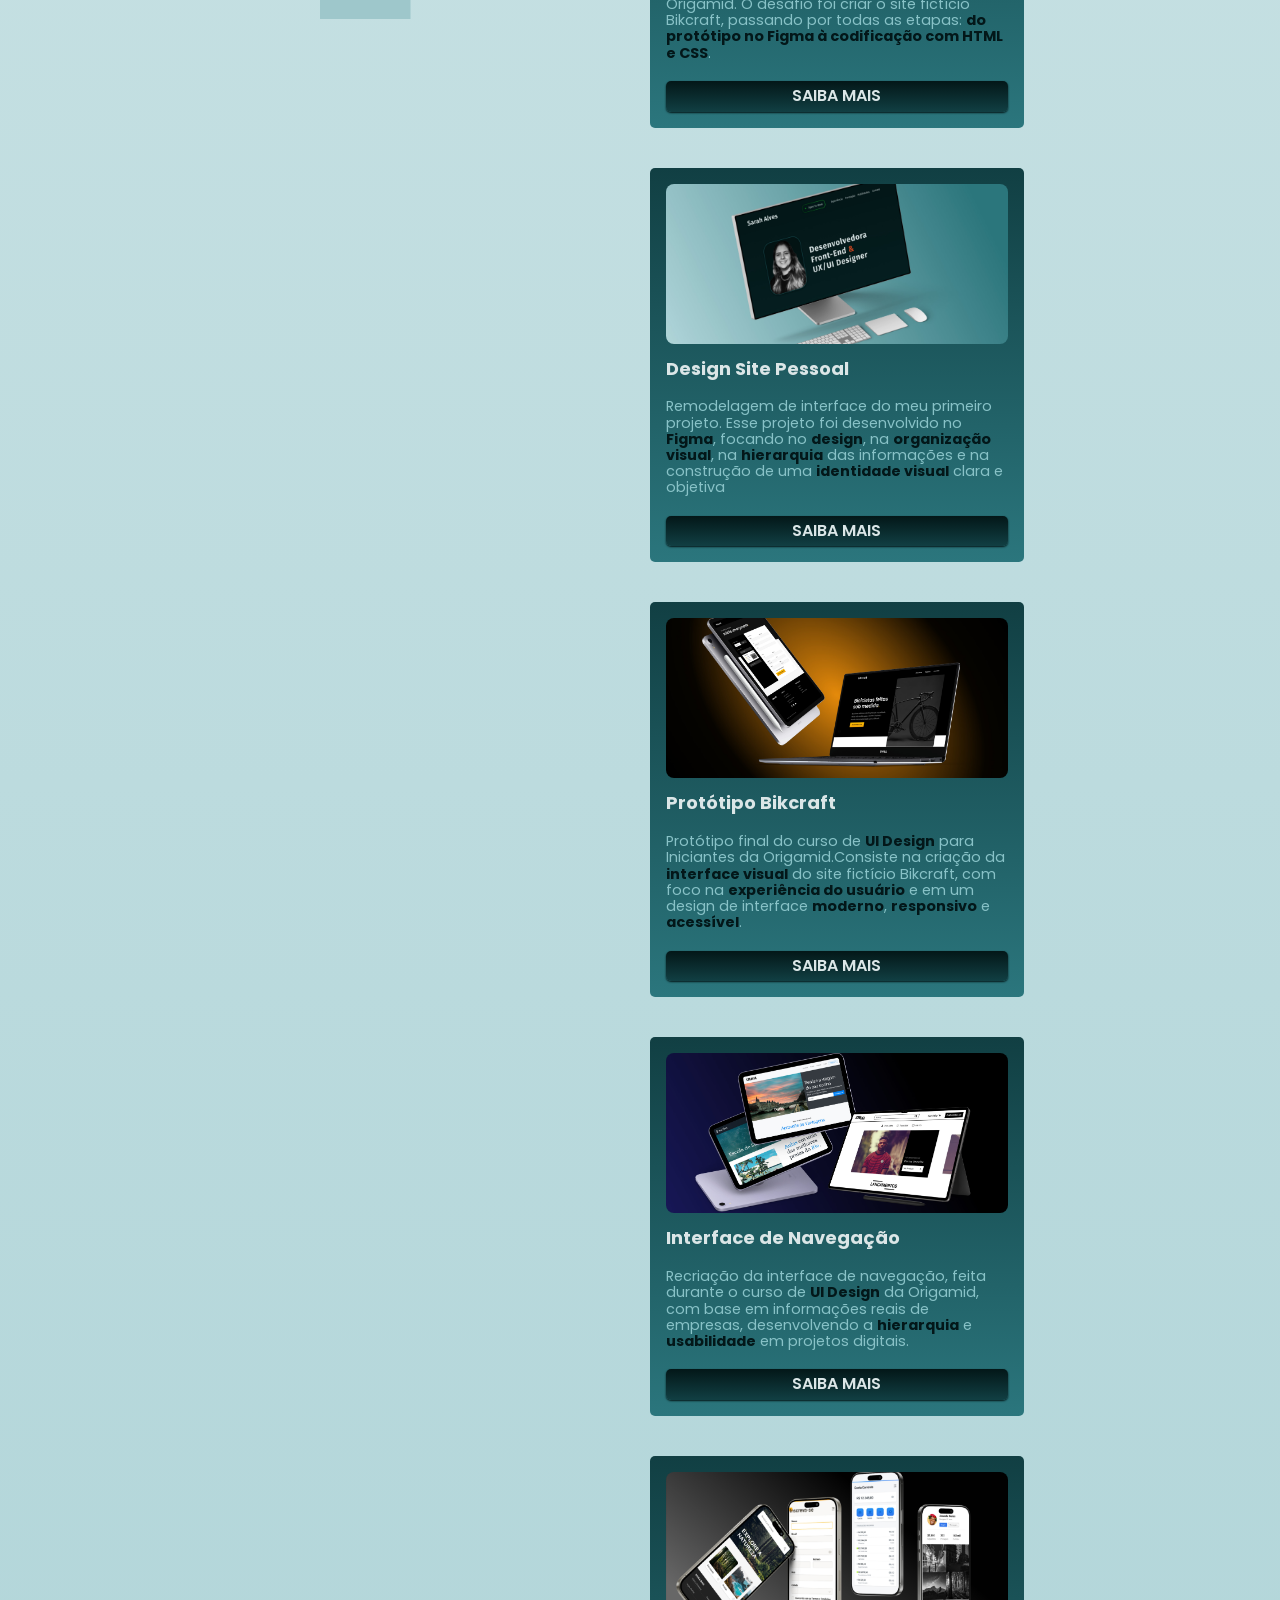
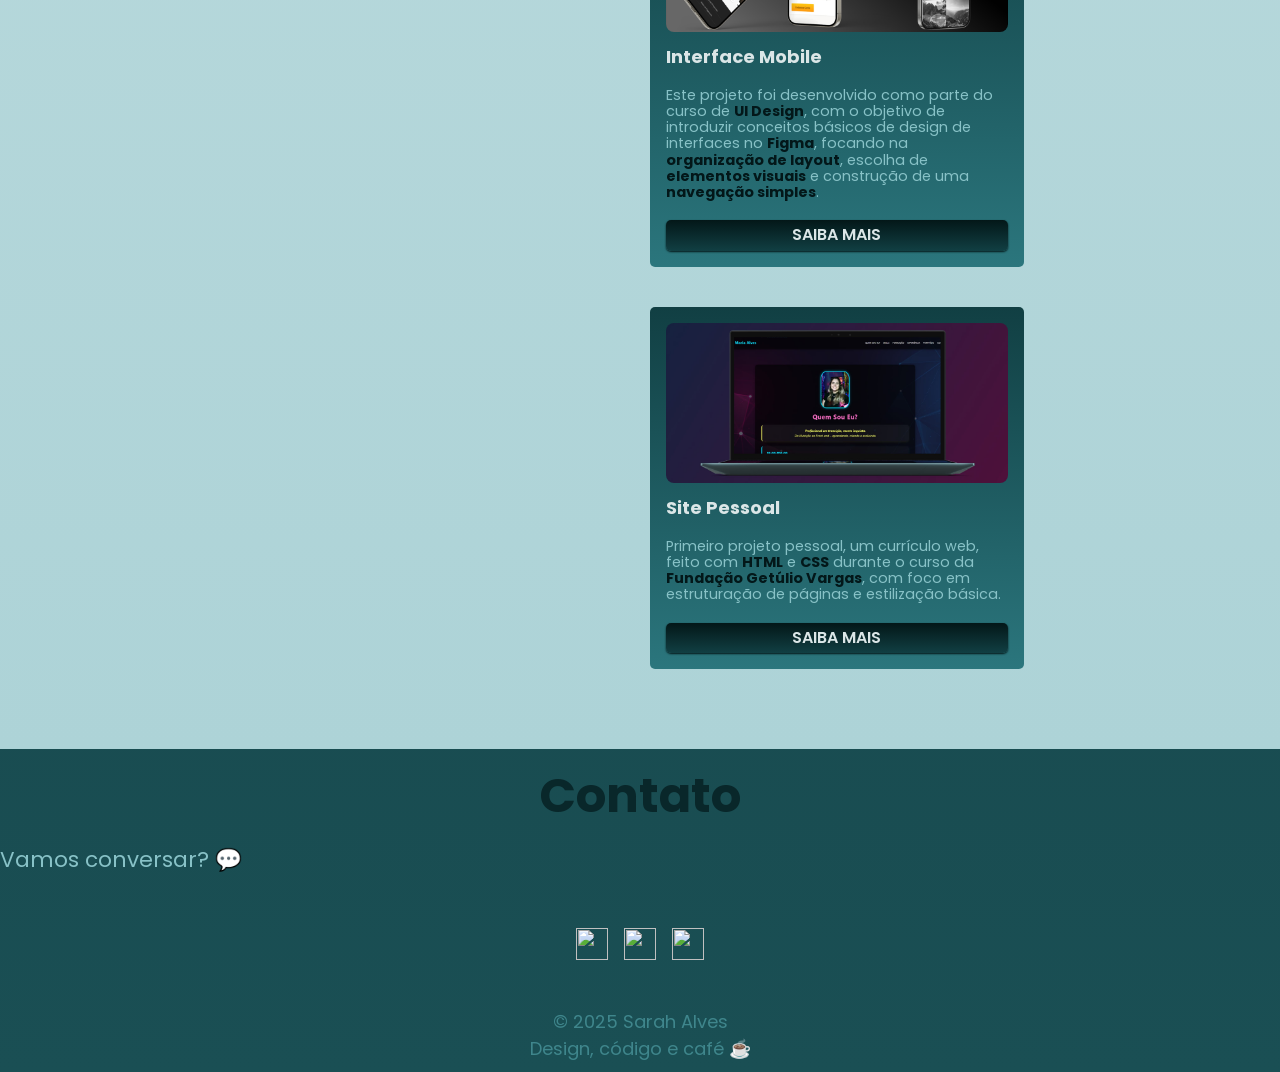
==== commit c475d7b8: "Atualizações: fotos, portfólio, footer" ====
--- a/Desktop/resume-main/index.html
+++ b/Desktop/resume-main/index.html
@@ -268,45 +268,45 @@
       </div>
 
       <div class="card-portfolio">
-        <img src="img/fotos/bikcraftsite.png" alt="Miniatura do Site Bikcraft">
+        <img src="img/fotos/bikcraft.jpg" alt="Miniatura do Site Bikcraft">
         <h3>Bikcraft | Bicicletas Elétricas</h3>
         <p>Este foi um projeto completo de <strong>UI Design + Desenvolvimento Web</strong>, parte do curso da Origamid. O desafio foi criar o site fictício Bikcraft, passando por todas as etapas: <strong>do protótipo no Figma à codificação com HTML e CSS</strong>.</p>
         <a href="https://sarahalves93.github.io/bikcraft/" target="_blank" class="botao">SAIBA MAIS</a>
       </div>
 
       <div class="card-portfolio">
-        <img src="img/fotos/uidesign.png" alt="Miniatura do Design Curriculo">
-        <h3>Design Currículo Web</h3>
+        <img src="img/fotos/site.jpg" alt="Miniatura do Design Curriculo">
+        <h3>Design Site Pessoal</h3>
         <p>Remodelagem de interface do meu primeiro projeto. Esse projeto foi desenvolvido no <strong>Figma</strong>, focando no <strong>design</strong>, na <strong>organização visual</strong>, na <strong>hierarquia</strong> das informações e na construção de uma <strong>identidade visual</strong> clara e objetiva</p>
         <a href="https://www.figma.com/community/file/1524951673270982648" target="_blank" class="botao">SAIBA MAIS</a>
       </div>
 
       <div class="card-portfolio">
-        <img src="img/fotos/bikcraft.png" alt="Miniatura Bikcraft">
-        <h3>Protótipo de Interface</h3>
+        <img src="img/fotos/bikcraft.jpg" alt="Miniatura Bikcraft">
+        <h3>Protótipo Bikcraft</h3>
         <p>Protótipo final do curso de <strong>UI Design</strong> para Iniciantes da Origamid.Consiste na criação da <strong>interface visual</strong> do site fictício Bikcraft, com foco na <strong>experiência do usuário</strong> e em um design de interface <strong>moderno</strong>, <strong>responsivo</strong> e <strong>acessível</strong>.</p>
         <a href="https://www.figma.com/community/file/1524953533011559417" target="_blank" class="botao">SAIBA MAIS</a>
       </div>
 
-      <div class="card-portfolio">
-        <img src="img/fotos/curriculoweb1.png" alt="Miniatura do Currico Web">
-        <h3>Currículo Web</h3>
-        <p>Primeiro projeto pessoal, um currículo web, feito com <strong>HTML</strong> e <strong>CSS</strong> durante o curso da <strong>Fundação Getúlio Vargas</strong>, com foco em estruturação de páginas e estilização básica.</p>
-        <a href="https://sarahalves93.github.io/webcurriculo/" target="_blank" class="botao">SAIBA MAIS</a>
-      </div>
-
-      <div class="card-portfolio">
-        <img src="img/fotos/navegacao.png" alt="Miniatura Navegacao">
+
+      <div class="card-portfolio">
+        <img src="img/fotos/navegacao.jpg" alt="Miniatura Navegacao">
         <h3>Interface de Navegação</h3>
         <p>Recriação da interface de navegação, feita durante o curso de <strong>UI Design</strong> da Origamid, com base em informações reais de empresas, desenvolvendo a <strong>hierarquia</strong> e <strong>usabilidade</strong> em projetos digitais.</p>
         <a href="https://www.figma.com/community/file/1524955101184044026" target="_blank" class="botao">SAIBA MAIS</a>
       </div>
 
       <div class="card-portfolio">
-        <img src="img/fotos/telas.png" alt="Miniatura Telas">
-        <h3>Interface de Telas</h3>
+        <img src="img/fotos/telas.jpg" alt="Miniatura Telas">
+        <h3>Interface Mobile</h3>
         <p>Este projeto foi desenvolvido como parte do curso de <strong>UI Design</strong>, com o objetivo de introduzir conceitos básicos de design de interfaces no <strong>Figma</strong>, focando na <strong>organização de layout</strong>, escolha de <strong>elementos visuais</strong> e construção de uma <strong>navegação simples</strong>.</p>
-        <a href="https://www.figma.com/design/bayRLz2YKIAYgAFPDKsoLm/Pr%C3%A1tica-Telas?node-id=0-1&t=KwJlUQRTmXDGOmSQ-1" target="_blank" class="botao">SAIBA MAIS</a>
+        <a href="https://www.figma.com/community/file/1525366887731871025" target="_blank" class="botao">SAIBA MAIS</a>
+      </div>
+      <div class="card-portfolio">
+        <img src="img/fotos/webcurriculo.jpg" alt="Miniatura do Currico Web">
+        <h3>Site Pessoal</h3>
+        <p>Primeiro projeto pessoal, um currículo web, feito com <strong>HTML</strong> e <strong>CSS</strong> durante o curso da <strong>Fundação Getúlio Vargas</strong>, com foco em estruturação de páginas e estilização básica.</p>
+        <a href="https://sarahalves93.github.io/webcurriculo/" target="_blank" class="botao">SAIBA MAIS</a>
       </div>
 
     </div>
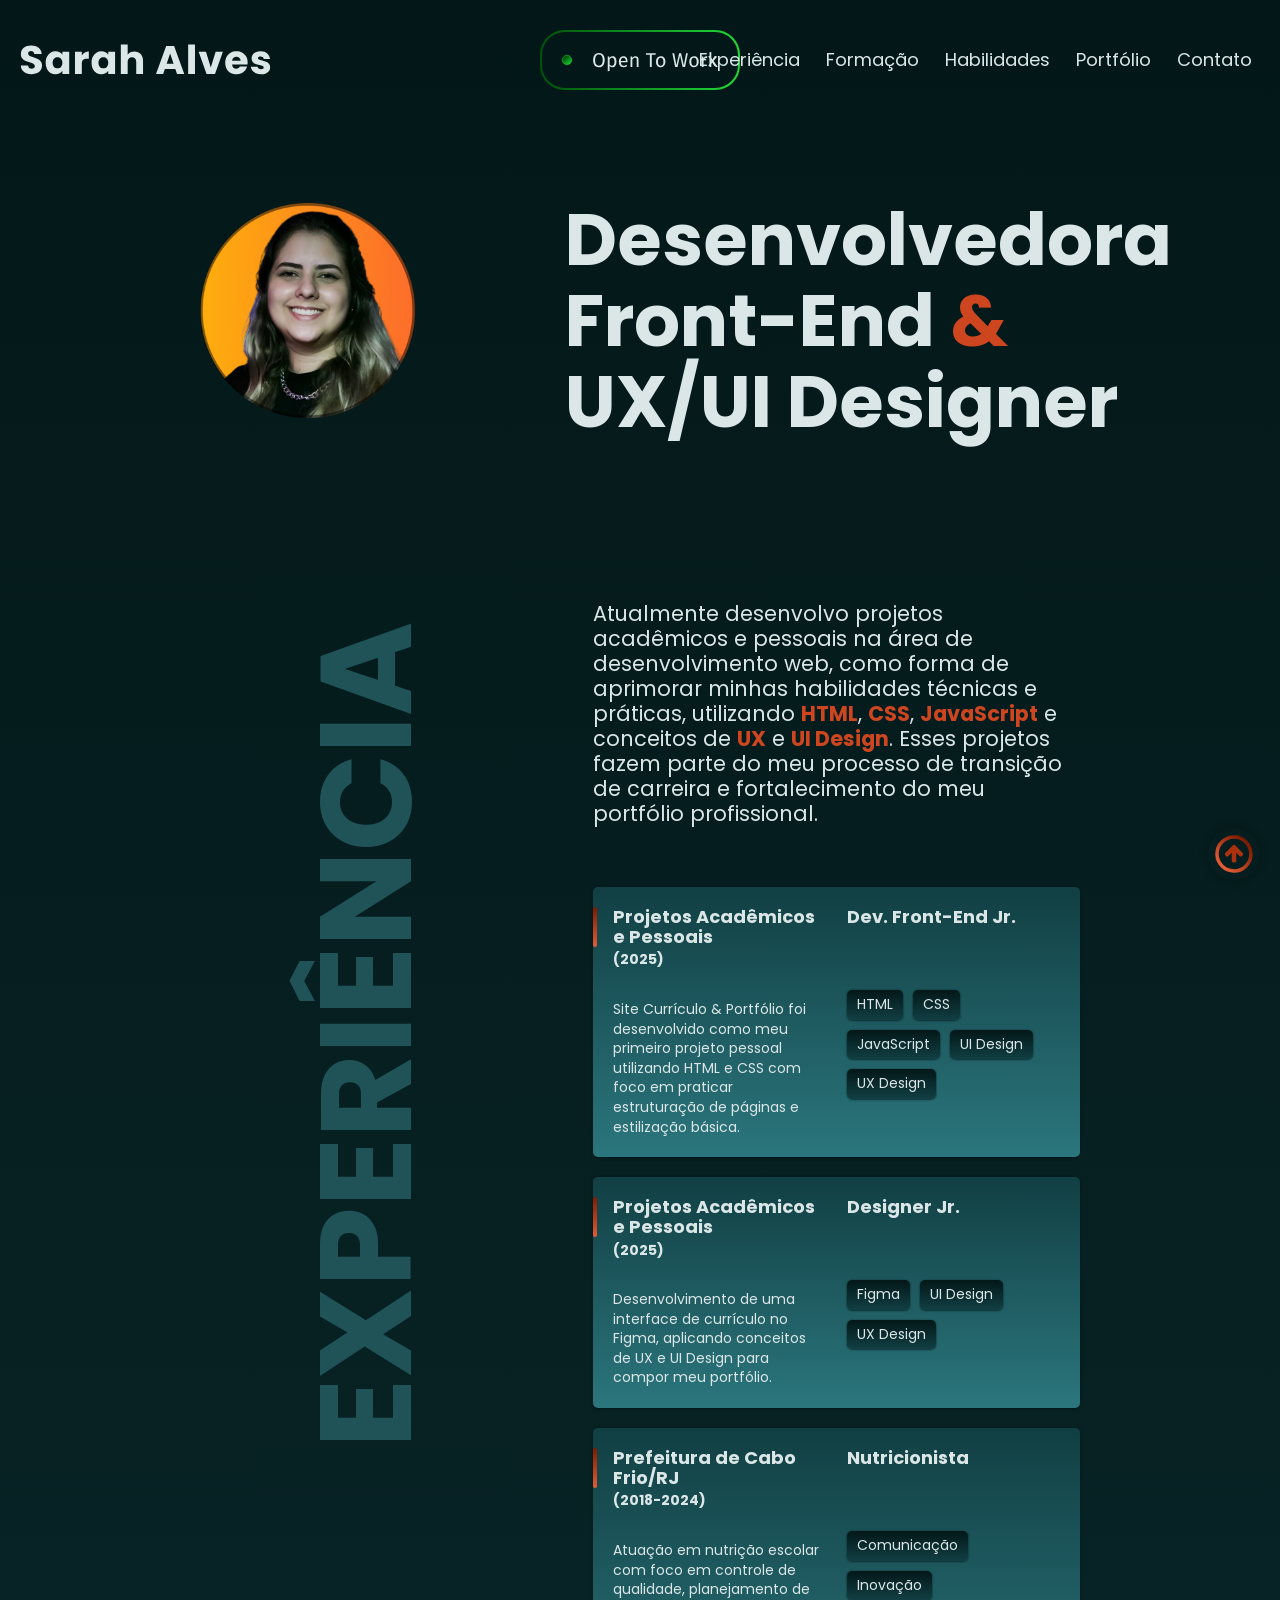
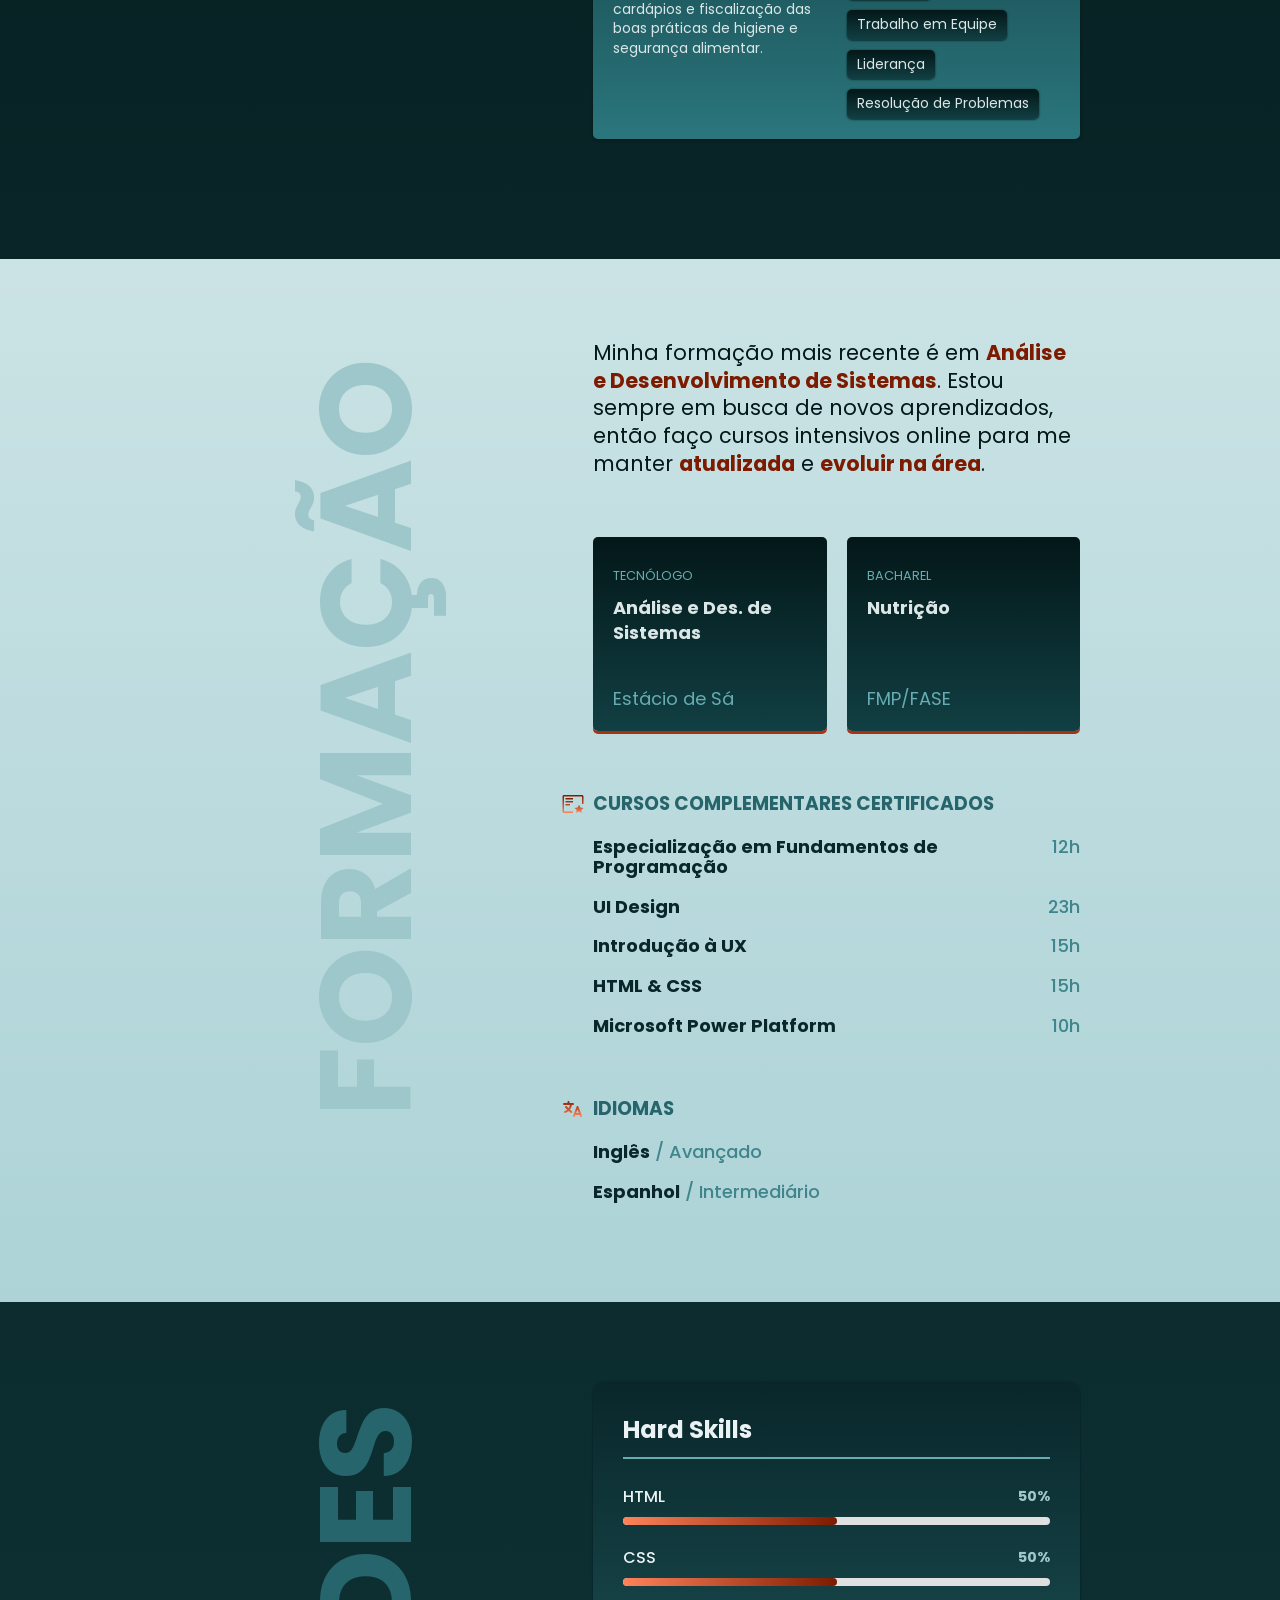
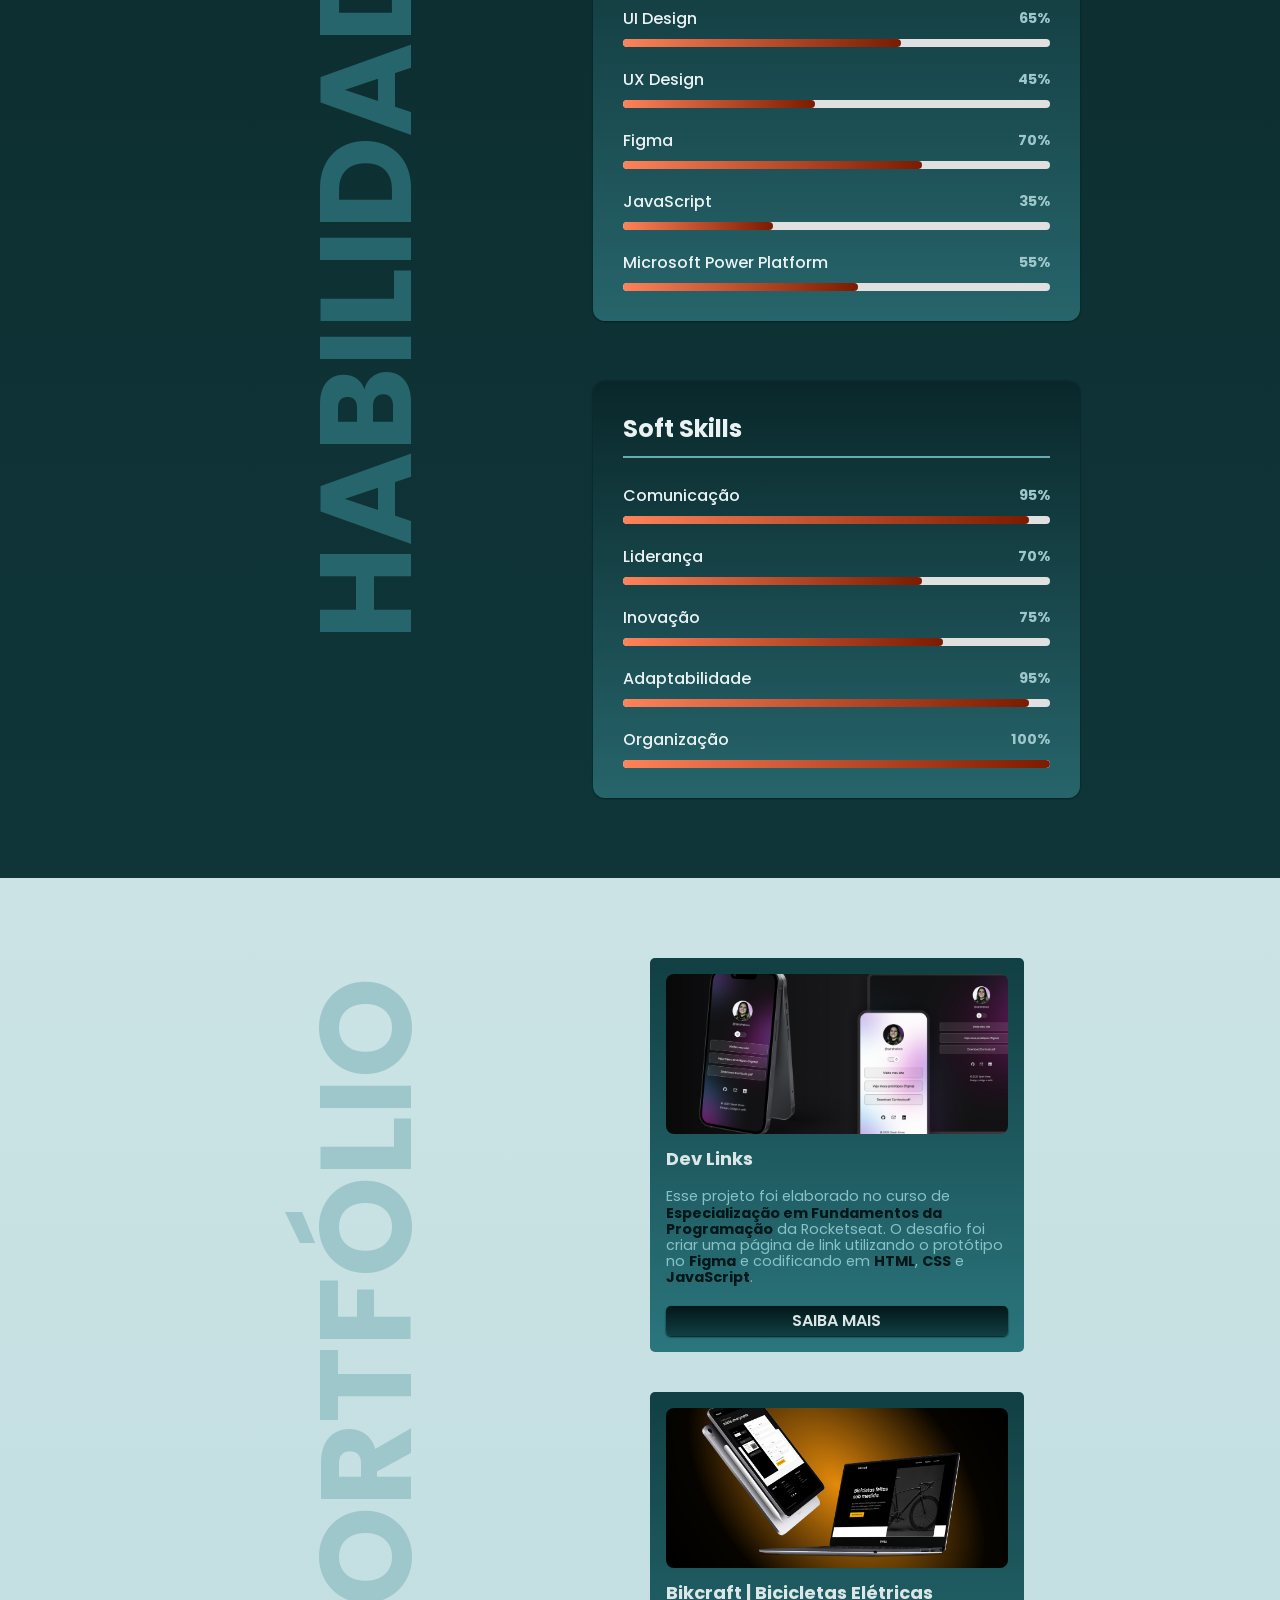
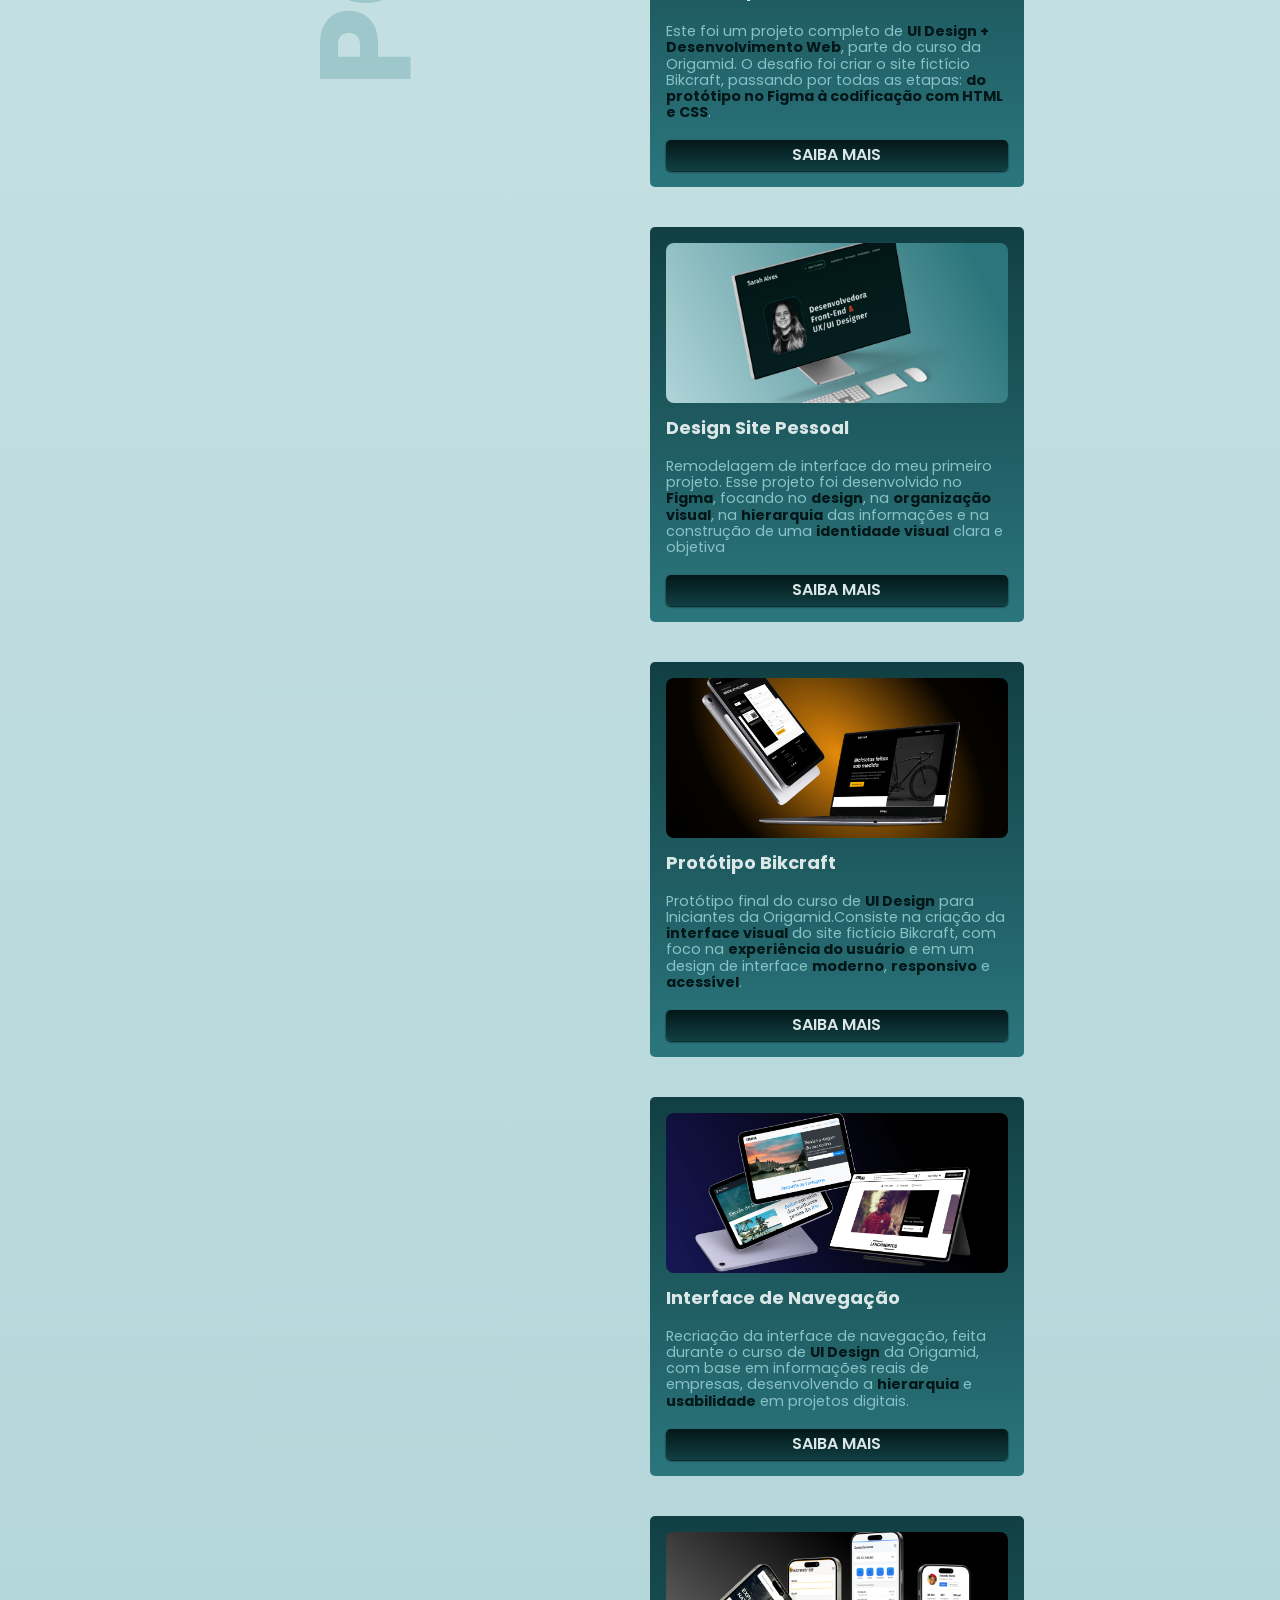
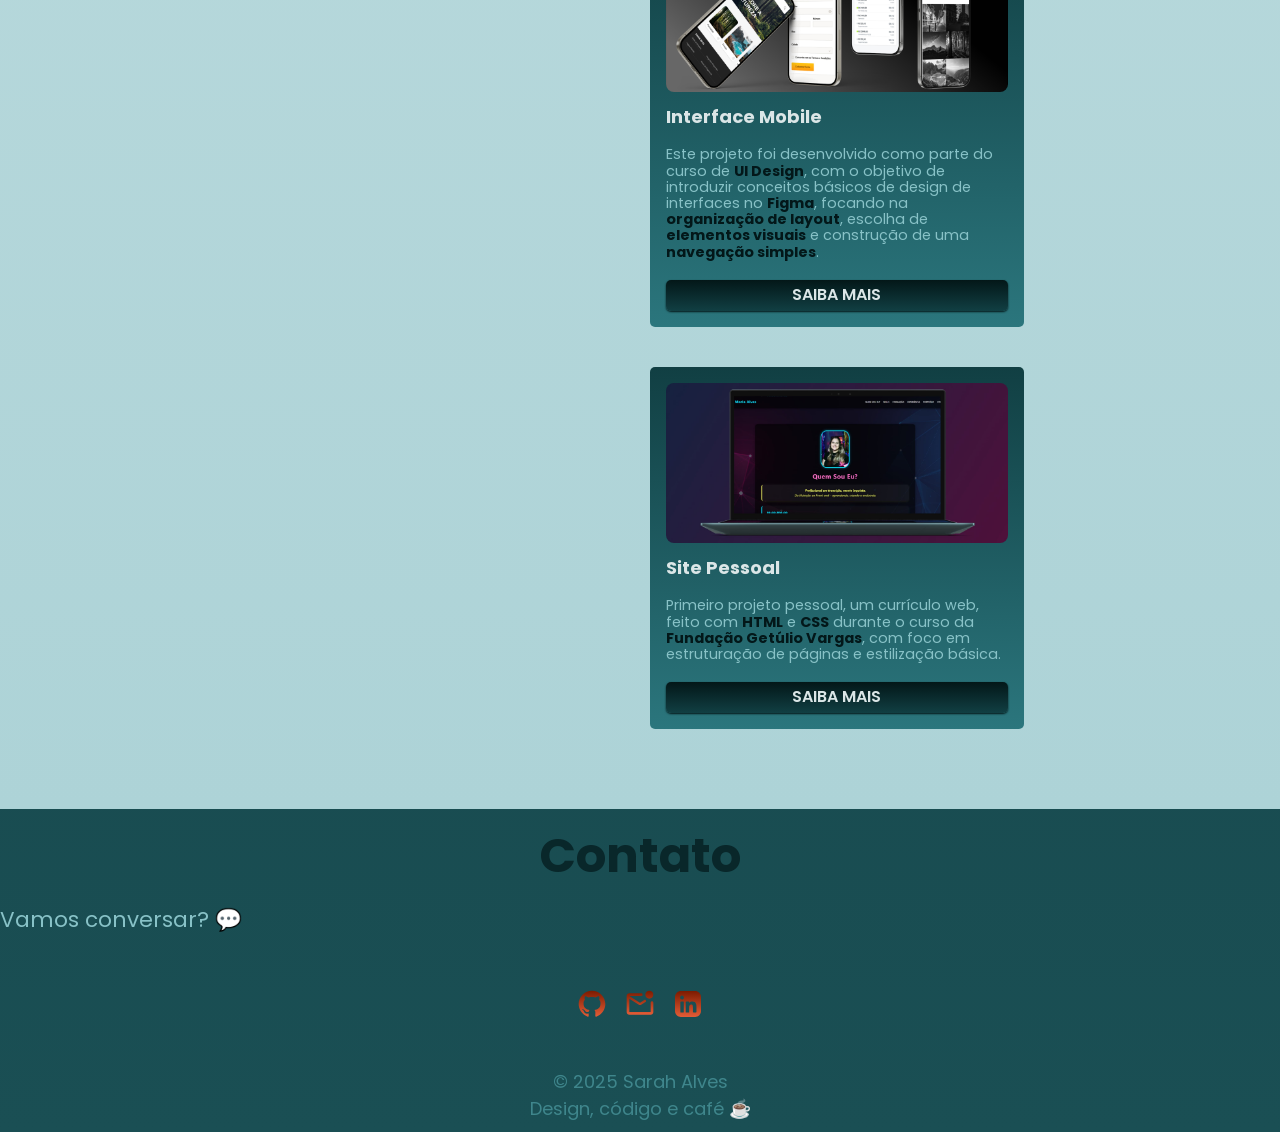
==== commit 77d6733a: "att: photos, contact, portfolio" ====
--- a/Desktop/resume-main/index.html
+++ b/Desktop/resume-main/index.html
@@ -93,20 +93,21 @@
         </p>
         <ul class="faculdade-lista">
           <li class="faculdade">
+            <span class="faculdade-tipo">Tecnólogo</span>
+            <h3 class="faculdade-curso">Análise e Des. de Sistemas</h3>
+            <span class="faculdade-instituicao">Estácio de Sá</span>
+          </li>
+          <li class="faculdade">
             <span class="faculdade-tipo">Bacharel</span>
             <h3 class="faculdade-curso">Nutrição</h3>
             <span class="faculdade-instituicao">FMP/FASE</span>
-          </li>
-          <li class="faculdade">
-            <span class="faculdade-tipo">Tecnólogo</span>
-            <h3 class="faculdade-curso">Análise e Des. de Sistemas</h3>
-            <span class="faculdade-instituicao">UNESA</span>
           </li>
         </ul>
         <div class="formacao-extra">
           <div class="cursos">
             <h3>Cursos Complementares Certificados</h3>
             <ul>
+              <li>Especialização em Fundamentos de Programação<span> 12h</span></li>
               <li>UI Design<span> 23h</span></li>
               <li>Introdução à UX<span> 15h</span></li>
               <li>HTML & CSS<span> 15h</span></li>
@@ -317,9 +318,9 @@
     <div class="footer-container">
       <p class="footer-texto">Vamos conversar? 💬</p>
       <div id="social-links">
-        <a href="https://github.com/sarahalves93" target="_blank"><img src="/img/icons/github.svg" width="32px" height="32px"></a>
-        <a href="mailto:sarahmalves@live.com" target="_blank"><img src="/img/icons/email.svg" width="32px" height="32px"></a>
-        <a href="https://www.linkedin.com/in/sarahmalves/" target="_blank"><img src="/img/icons/linkedin.svg" width="32px" height="32px"></a>
+        <a href="https://github.com/sarahalves93" target="_blank"><img src="./img/icons/github.svg" width="32px" height="32px"></a>
+        <a href="mailto:sarahmalves@live.com" target="_blank"><img src="./img/icons/email.svg" width="32px" height="32px"></a>
+        <a href="https://www.linkedin.com/in/sarahmalves/" target="_blank"><img src="./img/icons/linkedin.svg" width="32px" height="32px"></a>
       </div>
 
       <p class="footer-copy">© 2025 Sarah Alves<br>Design, código e café ☕</p>
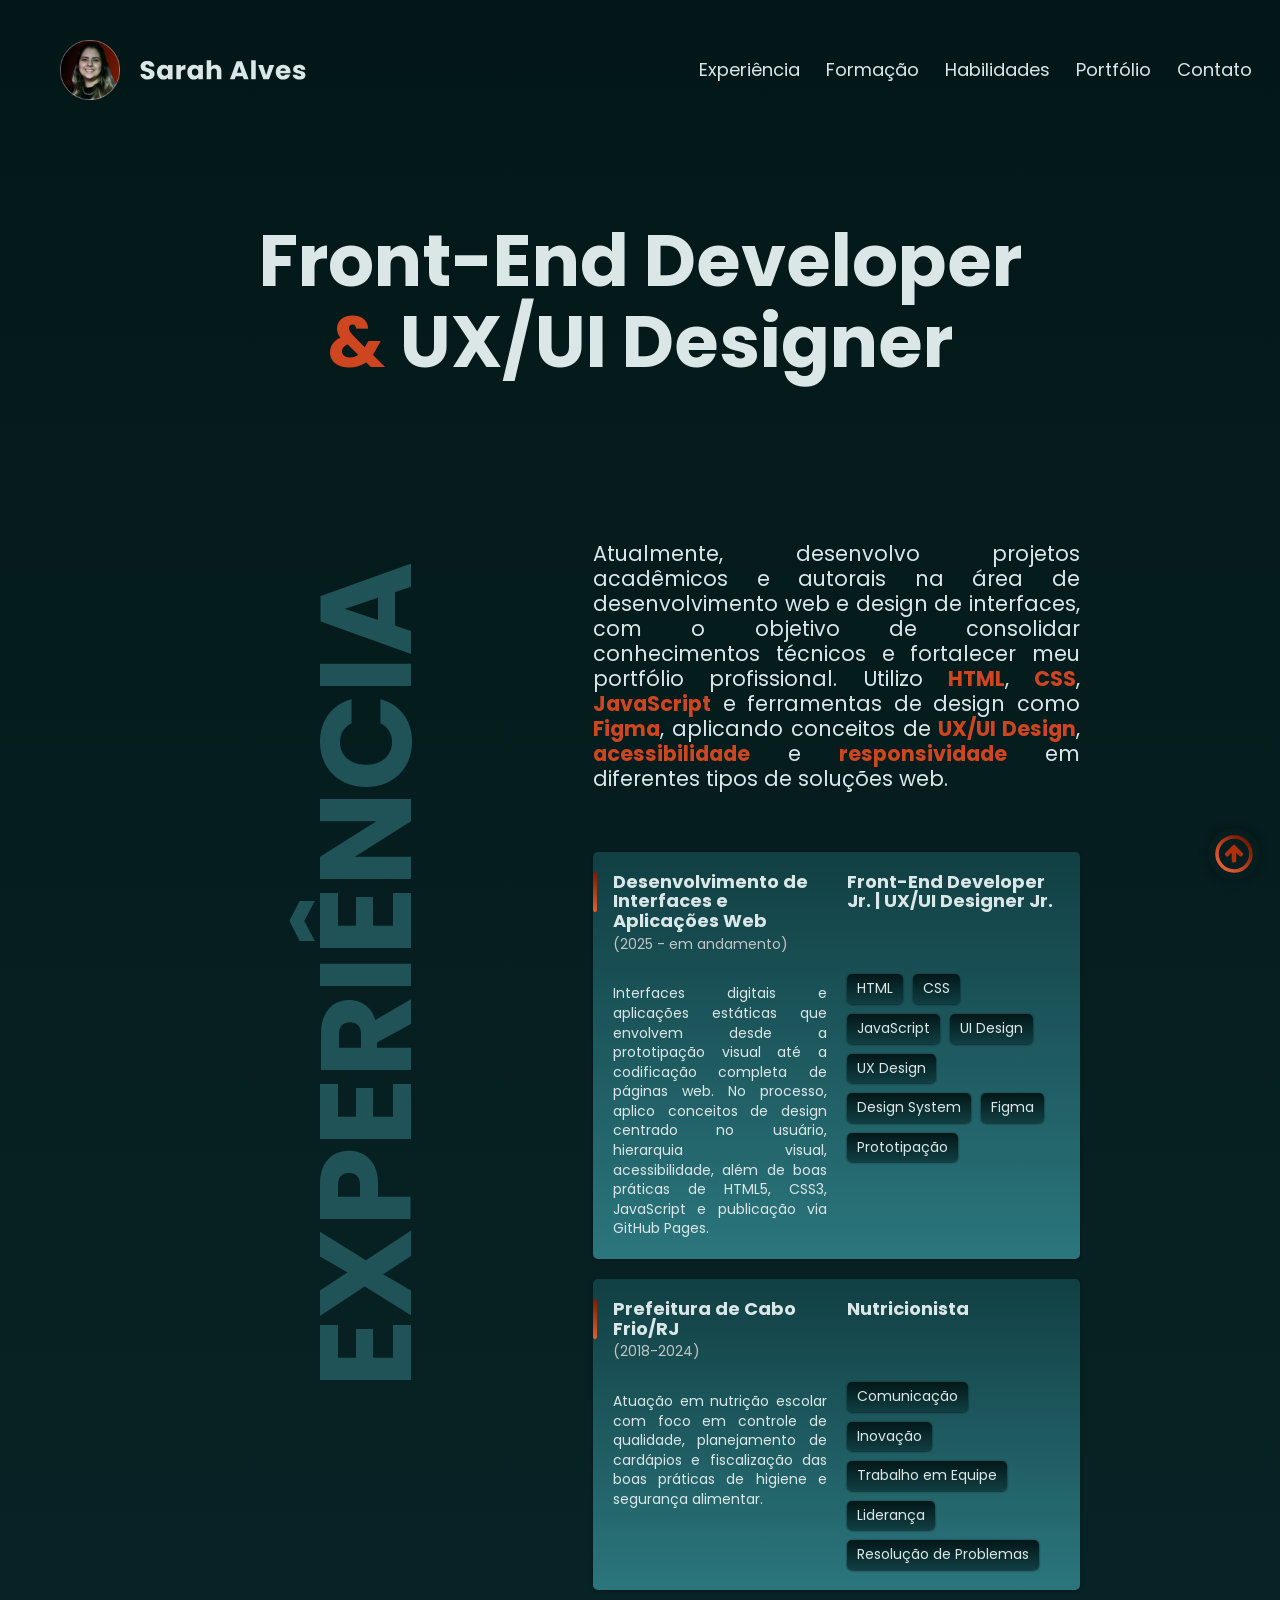
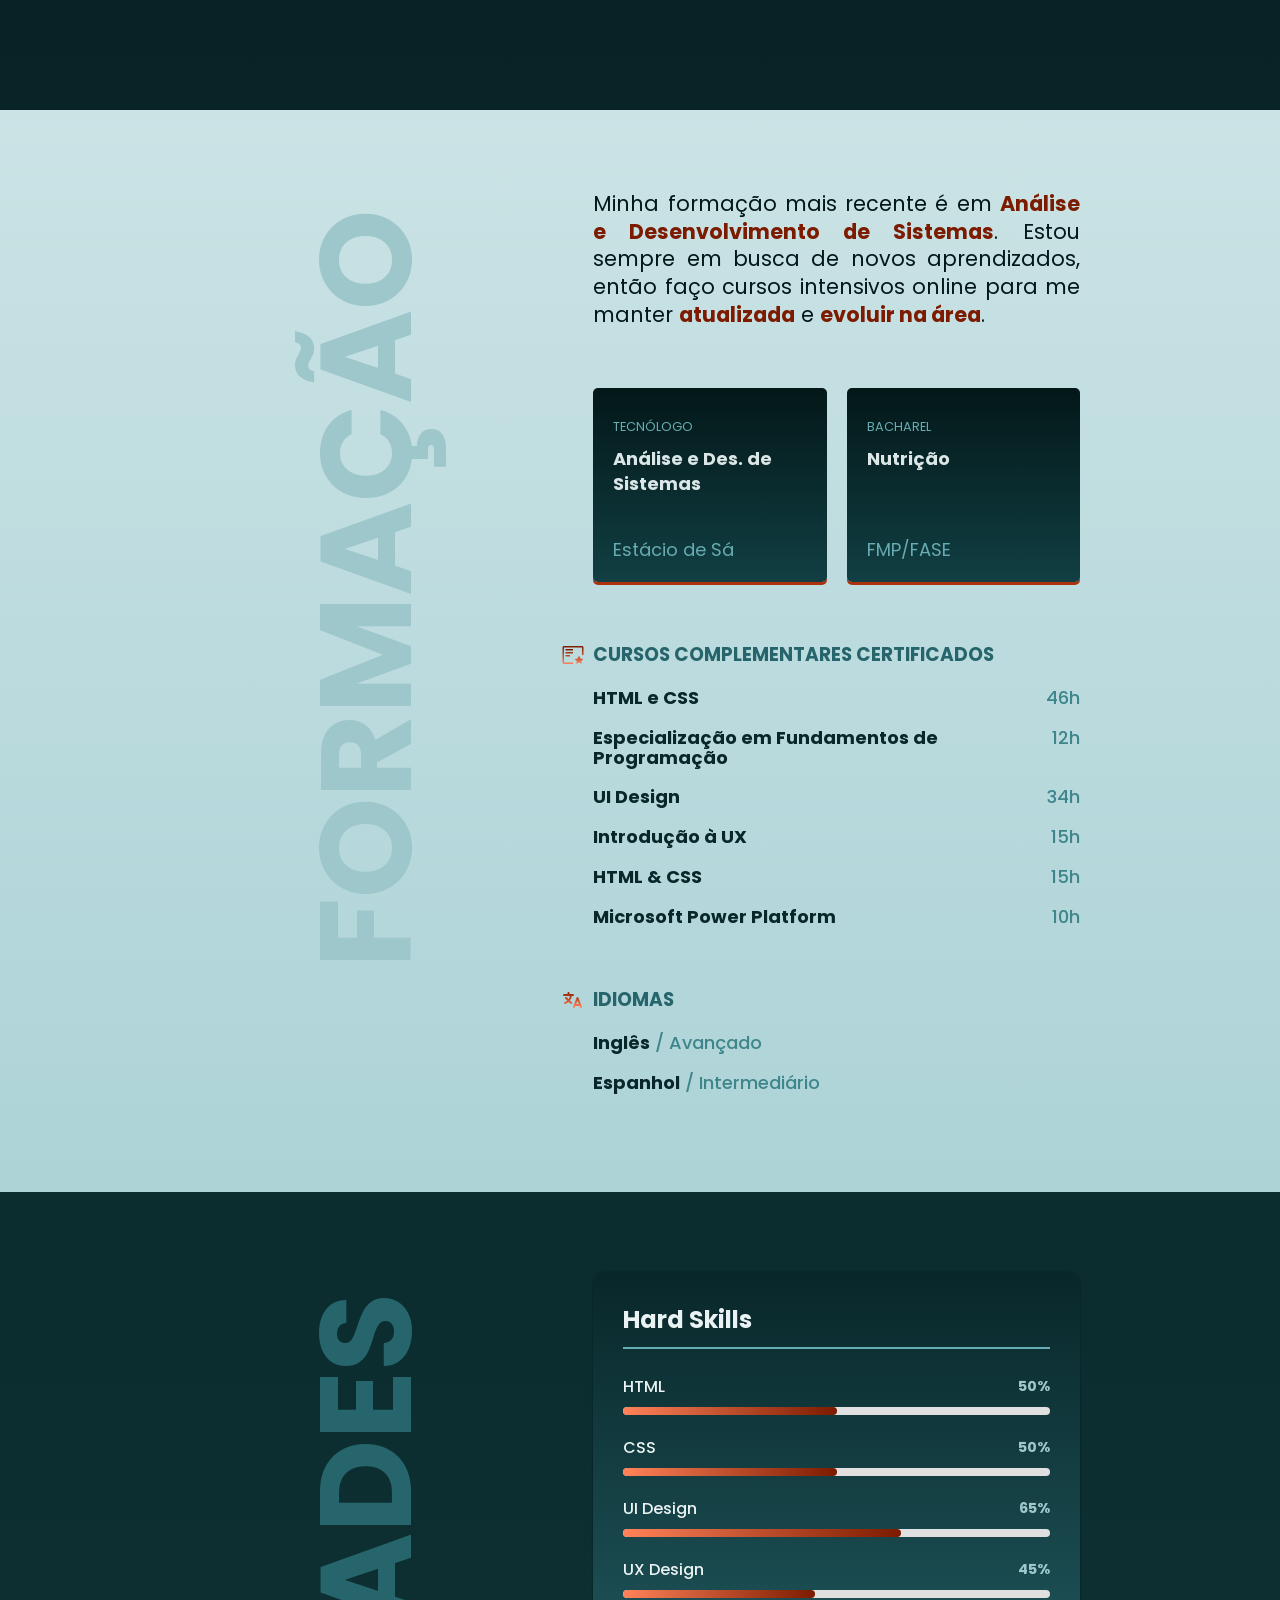
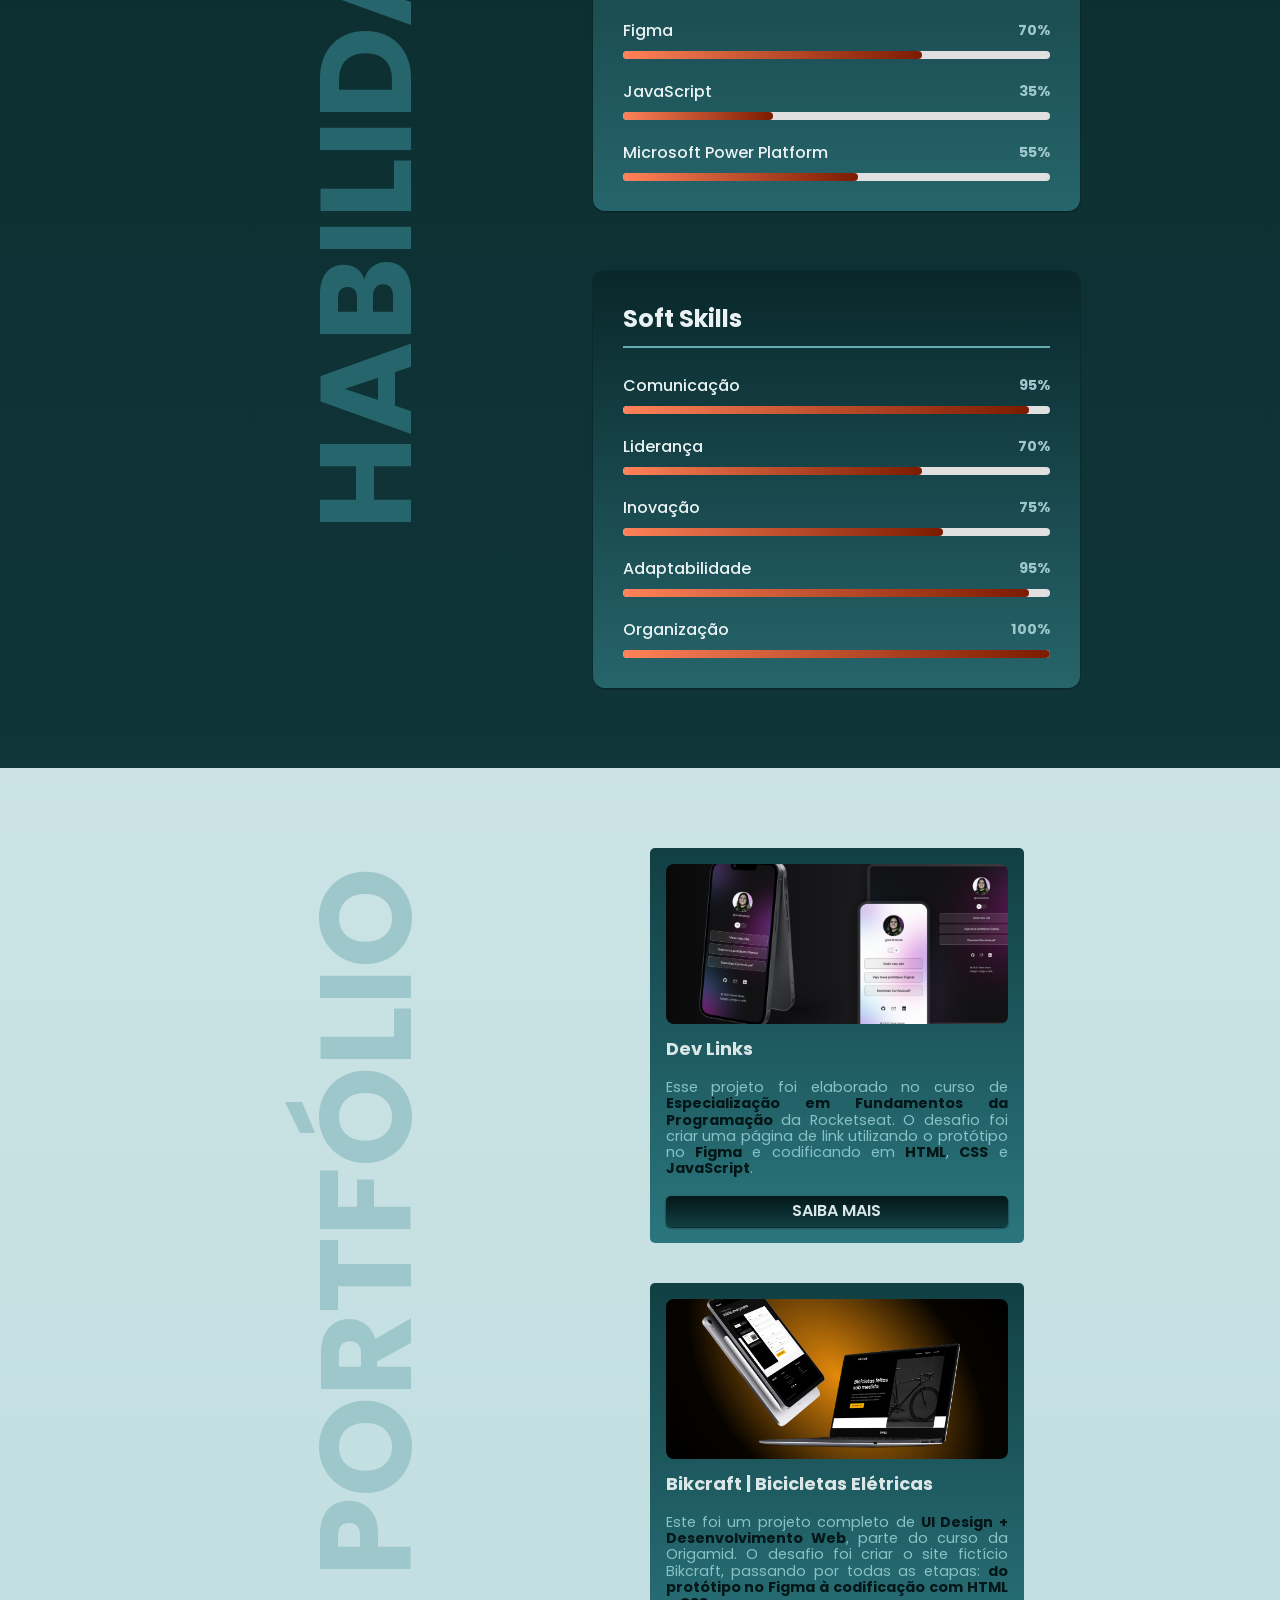
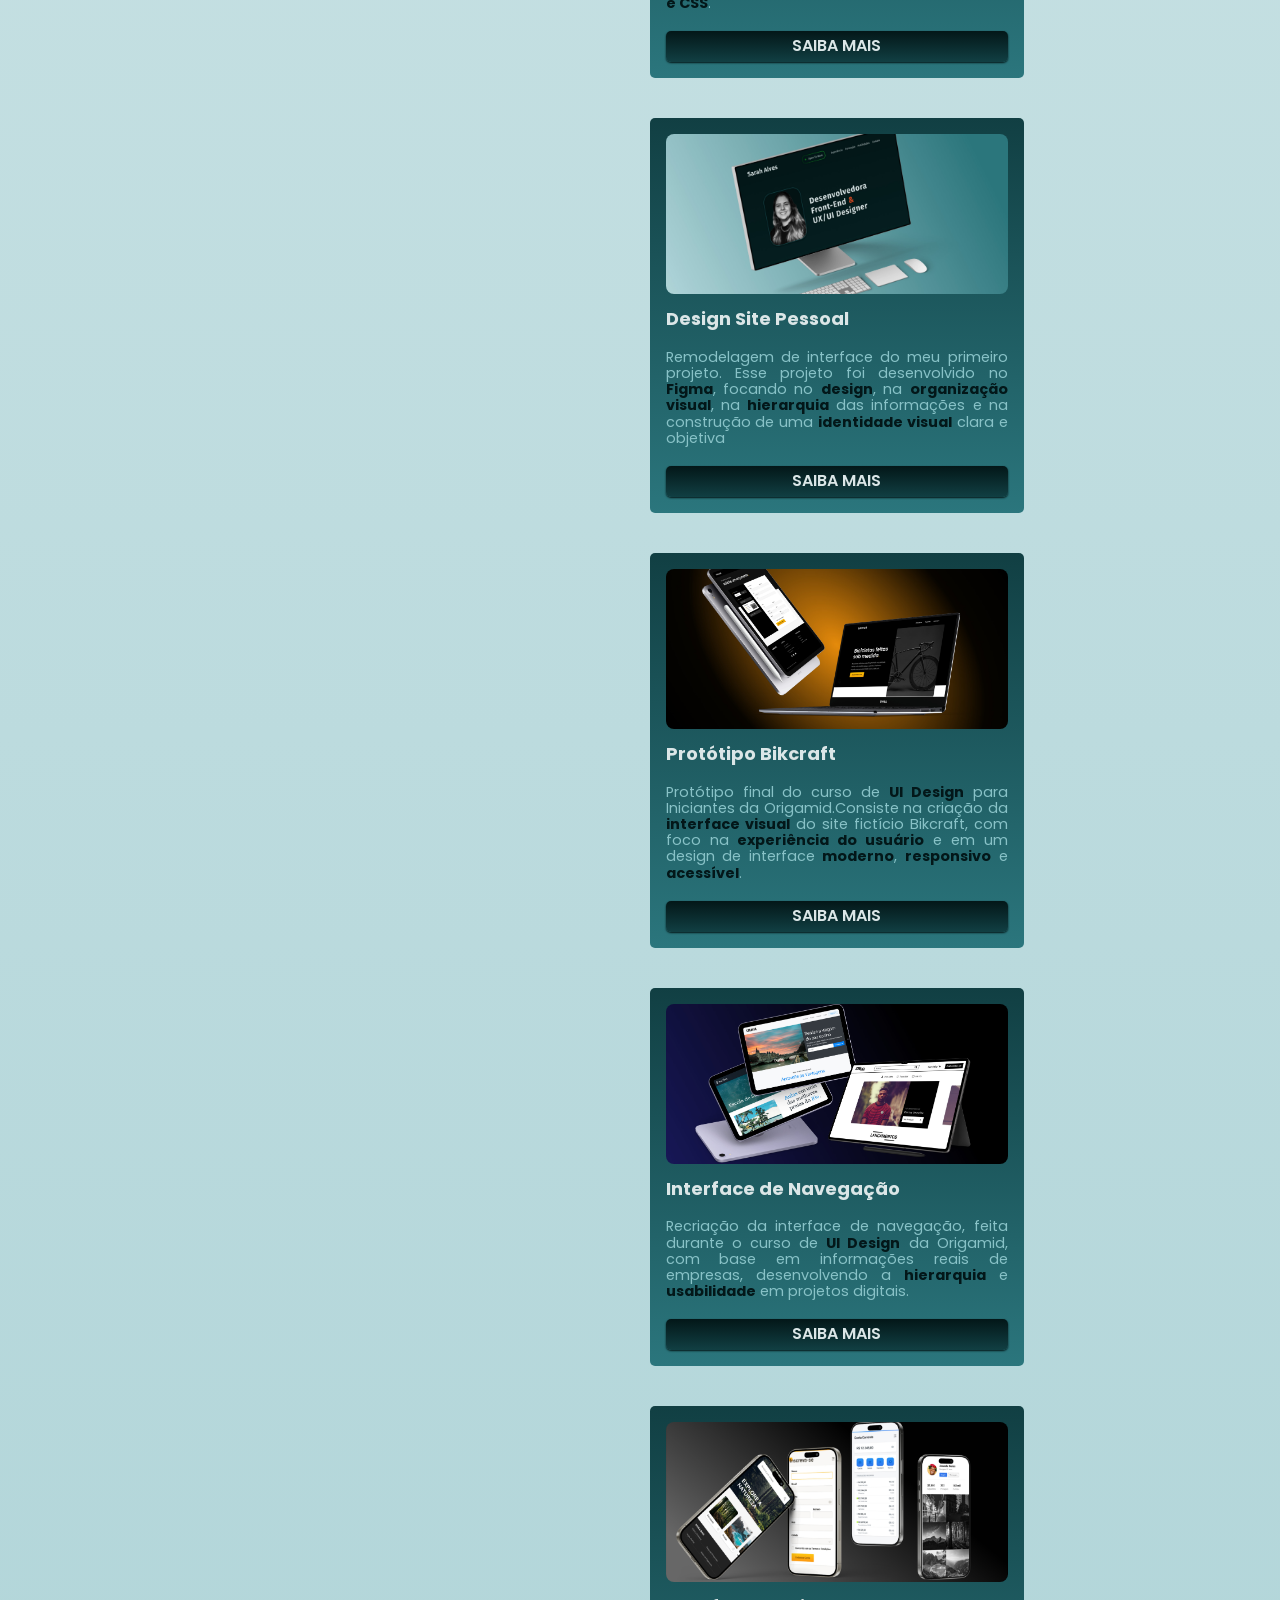
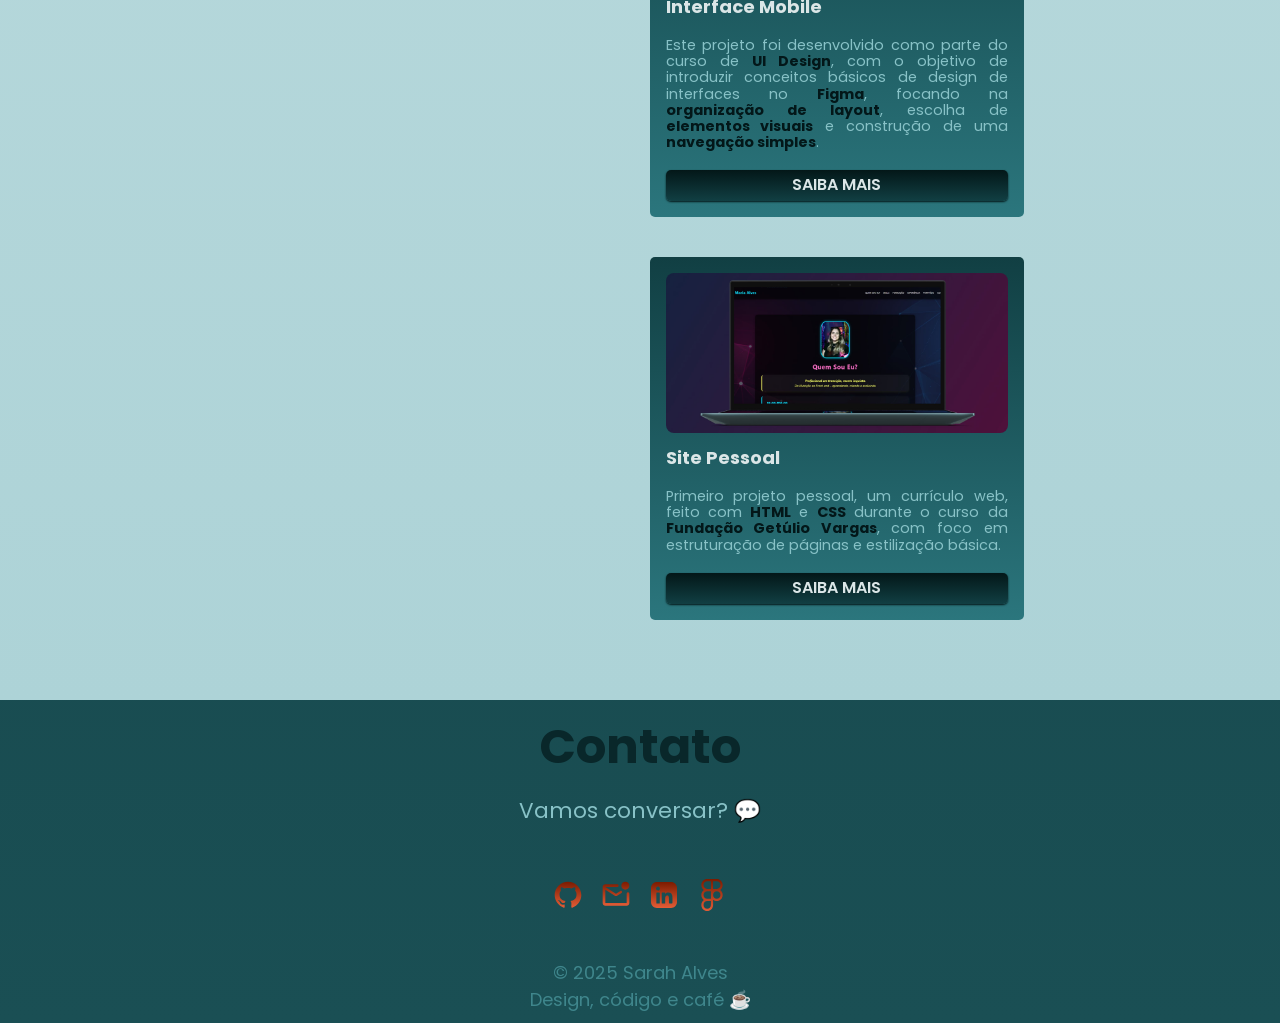
==== commit c986c547: "Atualização do currículo com melhorias no CSS e imagens" ====
--- a/Desktop/resume-main/index.html
+++ b/Desktop/resume-main/index.html
@@ -25,8 +25,8 @@
   <a id="topo"></a>
   <header class="header">
     <div class="header-left">
-      <img src="img/nome.svg" alt="Logo Sarah Alves" class="logo" width="251" heigth="38">
-      <img src="img/openwork.svg" alt="Open Work" class="open-work" width="200" height="60"></a>
+      <img src="img/fotos/fotointro.png" alt="Foto de Sarah Alves" class="foto-intro" width="60px" height="60px">
+      <img src="img/nome.svg" alt="Logo Sarah Alves" class="logo" width="166" heigth="24">
     </div>
 
     <nav>
@@ -39,36 +39,26 @@
       </ul>
   </header>
   <main class="introducao">
-    <img src="img/fotos/fotointro.png" alt="Foto de Sarah Alves" class="foto-intro" width="500px" height="630px">
-    <div>
-      <h1>Desenvolvedora<br>Front-End <span>&</span><br>UX/UI Designer</h1>
-    </div>
+    <h1>Front-End Developer <span><br>&</span> UX/UI Designer</h1>
   </main>
 
   <section class="experiencia" id="experiencia" aria-label="Experiência">
     <h2 class="subtitulo">Experiência</h2>
     <div>
-      <p class="experiencia-texto">Atualmente desenvolvo projetos acadêmicos e pessoais na área de desenvolvimento web, como forma de aprimorar minhas habilidades técnicas e práticas, utilizando <strong>HTML</strong>, <strong>CSS</strong>, <strong>JavaScript</strong> e conceitos de <strong>UX</strong> e <strong>UI Design</strong>. Esses projetos fazem parte do meu processo de transição de carreira e fortalecimento do meu portfólio profissional.</p>
+      <p class="experiencia-texto">Atualmente, desenvolvo projetos acadêmicos e autorais na área de desenvolvimento web e design de interfaces, com o objetivo de consolidar conhecimentos técnicos e fortalecer meu portfólio profissional. Utilizo <strong>HTML</strong>, <strong>CSS</strong>, <strong>JavaScript</strong> e ferramentas de design como <strong>Figma</strong>, aplicando conceitos de <strong>UX/UI Design</strong>, <strong>acessibilidade</strong> e <strong>responsividade</strong> em diferentes tipos de soluções web.</p>
       <div class="empresa">
-        <h3 class="empresa-titulo">Projetos Acadêmicos e Pessoais <span class="ano"><br>(2025)</span></h3>
-        <span class="empresa-titulo">Dev. Front-End Jr.</span>
-        <p class="empresa-texto">Site Currículo & Portfólio foi desenvolvido como meu primeiro projeto pessoal utilizando HTML e CSS com foco em praticar estruturação de páginas e estilização básica.</p>
+        <h3 class="empresa-titulo">Desenvolvimento de Interfaces e Aplicações Web<span class="ano"><br>(2025 - em andamento)</span></h3>
+        <span class="empresa-titulo">Front-End Developer Jr. | UX/UI Designer Jr.</span>
+        <p class="empresa-texto">Interfaces digitais e aplicações estáticas que envolvem desde a prototipação visual até a codificação completa de páginas web. No processo, aplico conceitos de design centrado no usuário, hierarquia visual, acessibilidade, além de boas práticas de HTML5, CSS3, JavaScript e publicação via GitHub Pages.</p>
         <ul class="empresa-habilidades">
           <li>HTML</li>
           <li>CSS</li>
           <li>JavaScript</li>
           <li>UI Design</li>
           <li>UX Design</li>
-        </ul>
-      </div>
-      <div class="empresa">
-        <h3 class="empresa-titulo">Projetos Acadêmicos e Pessoais <span class="ano"><br>(2025)</span></h3>
-        <span class="empresa-titulo">Designer Jr.</span>
-        <p class="empresa-texto">Desenvolvimento de uma interface de currículo no Figma, aplicando conceitos de UX e UI Design para compor meu portfólio.</p>
-        <ul class="empresa-habilidades">
+          <li>Design System</li>
           <li>Figma</li>
-          <li>UI Design</li>
-          <li>UX Design</li>
+          <li>Prototipação</li>
         </ul>
       </div>
       <div class="empresa">
@@ -107,8 +97,9 @@
           <div class="cursos">
             <h3>Cursos Complementares Certificados</h3>
             <ul>
+              <li>HTML e CSS<span> 46h</span></li>
               <li>Especialização em Fundamentos de Programação<span> 12h</span></li>
-              <li>UI Design<span> 23h</span></li>
+              <li>UI Design<span> 34h</span></li>
               <li>Introdução à UX<span> 15h</span></li>
               <li>HTML & CSS<span> 15h</span></li>
               <li>Microsoft Power Platform<span> 10h</span></li>
@@ -267,36 +258,30 @@
         <p>Esse projeto foi elaborado no curso de <strong>Especialização em Fundamentos da Programação</strong> da Rocketseat. O desafio foi criar uma página de link utilizando o protótipo no <strong>Figma</strong> e codificando em <strong>HTML</strong>, <strong>CSS</strong> e <strong>JavaScript</strong>.</p>
         <a href="https://sarahalves93.github.io/devlinks/" target="_blank" class="botao">SAIBA MAIS</a>
       </div>
-
       <div class="card-portfolio">
         <img src="img/fotos/bikcraft.jpg" alt="Miniatura do Site Bikcraft">
         <h3>Bikcraft | Bicicletas Elétricas</h3>
         <p>Este foi um projeto completo de <strong>UI Design + Desenvolvimento Web</strong>, parte do curso da Origamid. O desafio foi criar o site fictício Bikcraft, passando por todas as etapas: <strong>do protótipo no Figma à codificação com HTML e CSS</strong>.</p>
         <a href="https://sarahalves93.github.io/bikcraft/" target="_blank" class="botao">SAIBA MAIS</a>
       </div>
-
       <div class="card-portfolio">
         <img src="img/fotos/site.jpg" alt="Miniatura do Design Curriculo">
         <h3>Design Site Pessoal</h3>
         <p>Remodelagem de interface do meu primeiro projeto. Esse projeto foi desenvolvido no <strong>Figma</strong>, focando no <strong>design</strong>, na <strong>organização visual</strong>, na <strong>hierarquia</strong> das informações e na construção de uma <strong>identidade visual</strong> clara e objetiva</p>
         <a href="https://www.figma.com/community/file/1524951673270982648" target="_blank" class="botao">SAIBA MAIS</a>
       </div>
-
       <div class="card-portfolio">
         <img src="img/fotos/bikcraft.jpg" alt="Miniatura Bikcraft">
         <h3>Protótipo Bikcraft</h3>
         <p>Protótipo final do curso de <strong>UI Design</strong> para Iniciantes da Origamid.Consiste na criação da <strong>interface visual</strong> do site fictício Bikcraft, com foco na <strong>experiência do usuário</strong> e em um design de interface <strong>moderno</strong>, <strong>responsivo</strong> e <strong>acessível</strong>.</p>
         <a href="https://www.figma.com/community/file/1524953533011559417" target="_blank" class="botao">SAIBA MAIS</a>
       </div>
-
-
       <div class="card-portfolio">
         <img src="img/fotos/navegacao.jpg" alt="Miniatura Navegacao">
         <h3>Interface de Navegação</h3>
         <p>Recriação da interface de navegação, feita durante o curso de <strong>UI Design</strong> da Origamid, com base em informações reais de empresas, desenvolvendo a <strong>hierarquia</strong> e <strong>usabilidade</strong> em projetos digitais.</p>
         <a href="https://www.figma.com/community/file/1524955101184044026" target="_blank" class="botao">SAIBA MAIS</a>
       </div>
-
       <div class="card-portfolio">
         <img src="img/fotos/telas.jpg" alt="Miniatura Telas">
         <h3>Interface Mobile</h3>
@@ -321,6 +306,7 @@
         <a href="https://github.com/sarahalves93" target="_blank"><img src="./img/icons/github.svg" width="32px" height="32px"></a>
         <a href="mailto:sarahmalves@live.com" target="_blank"><img src="./img/icons/email.svg" width="32px" height="32px"></a>
         <a href="https://www.linkedin.com/in/sarahmalves/" target="_blank"><img src="./img/icons/linkedin.svg" width="32px" height="32px"></a>
+        <a href="https://www.figma.com/@sarahalves93" target="_blank"><img src="./img/icons/figma.svg" width="32px" height="32px"></a>
       </div>
 
       <p class="footer-copy">© 2025 Sarah Alves<br>Design, código e café ☕</p>
--- a/Desktop/resume-main/css/global.css
+++ b/Desktop/resume-main/css/global.css
@@ -16,6 +16,7 @@
   display: flex;
   align-items: center;
   justify-content: center;
+  scroll-behavior: smooth;
 }
 
 .voltar-topo:hover {
--- a/Desktop/resume-main/css/header.css
+++ b/Desktop/resume-main/css/header.css
@@ -11,7 +11,8 @@
 .header-left {
   display: flex;
   align-items: center;
-  gap: 40px;
+  gap: 20px;
+  padding-left: 40px;
 }
 
 .open-work {
--- a/Desktop/resume-main/css/introducao.css
+++ b/Desktop/resume-main/css/introducao.css
@@ -2,17 +2,8 @@
   max-width: 100%;
   padding: 80px 200px;
   margin: 0 auto;
-  display: grid;
-  grid-template-columns: 1fr 2fr;
   gap: 150px;
   align-items: center;
-}
-
-.foto-intro {
-  max-width: 215px;
-  max-height: 215px;
-  display: block;
-  margin: 0 auto;
 }
 
 .introducao h1 {
@@ -20,7 +11,7 @@
   line-height: 1.125;
   margin-bottom: -20px;
   position: relative;
-  text-align: left;
+  text-align: center;
 }
 
 .introducao h1 span {
@@ -31,36 +22,20 @@
   .introducao {
     grid-template-columns: 1fr 1fr;
     gap: 60px;
-    padding: 60px 40px;
+    padding: 30px 20px;
     justify-items: center;
-  }
-
-  .introducao h1 {
-    text-align: left;
   }
 }
 
 @media (max-width: 800px) {
   .introducao {
-    grid-template-columns: 1fr;
-    padding: 40px 20px;
-  }
-
-  .introducao h1 {
-    text-align: center;
-    font-size: clamp(2rem, 8vw, 3.2rem);
+    padding: 30px 20px;
   }
 }
 
 @media (max-width: 500px) {
-  .introducao {
-    padding: 40px 20px;
+  .introducao h1 {
+    font-size: 2rem;
     justify-items: center;
   }
-
-  .introducao h1 {
-    font-size: clamp(1.8rem, 9vw, 2.8rem);
-    padding: 0;
-    text-align: left;
-  }
 }
--- a/Desktop/resume-main/css/experiencia.css
+++ b/Desktop/resume-main/css/experiencia.css
@@ -17,6 +17,7 @@
   color: #dbe6e7;
   max-width: 55ch;
   margin-bottom: 60px;
+  text-align: justify;
 }
 
 .experiencia-texto strong {
@@ -56,7 +57,8 @@
 .empresa-titulo span {
   font-size: 0.875rem;
   line-height: 1.4;
-  color: #dbe6e7;
+  font-weight: 400;
+  color: #c2c5c5;
 }
 
 .empresa-texto {
@@ -65,6 +67,7 @@
   color: #dbe6e7;
   max-width: 38ch;
   margin-top: 10px;
+  text-align: justify;
 }
 
 .empresa-habilidades {
@@ -99,4 +102,8 @@
   .experiencia-texto {
     font-size: 1.25rem;
   }
+
+  .empresa-texto {
+    text-align: left;
+  }
 }
--- a/Desktop/resume-main/css/formacao.css
+++ b/Desktop/resume-main/css/formacao.css
@@ -21,6 +21,7 @@
   max-width: 60ch;
   margin-bottom: 60px;
   color: #031719;
+  text-align: justify;
 }
 
 .formacao-texto strong {
--- a/Desktop/resume-main/css/portfolio.css
+++ b/Desktop/resume-main/css/portfolio.css
@@ -56,7 +56,7 @@
   max-width: 38ch;
   margin-top: 20px;
   margin-bottom: 20px;
-  text-align: left;
+  text-align: justify;
 }
 
 .card-portfolio strong {
--- a/Desktop/resume-main/css/footer.css
+++ b/Desktop/resume-main/css/footer.css
@@ -18,7 +18,6 @@
   margin-bottom: 20px;
   font-size: 1.35rem;
   color: #88c2c7;
-  max-width: max-content;
   text-align: center;
 }
 
@@ -59,11 +58,3 @@
   color: #3f868c;
   margin-bottom: 10px;
 }
-
-@media (max-width: 600px) {
-  .footer-contato li,
-  .footer-texto,
-  .footer-copy {
-    font-size: 1rem;
-  }
-}
